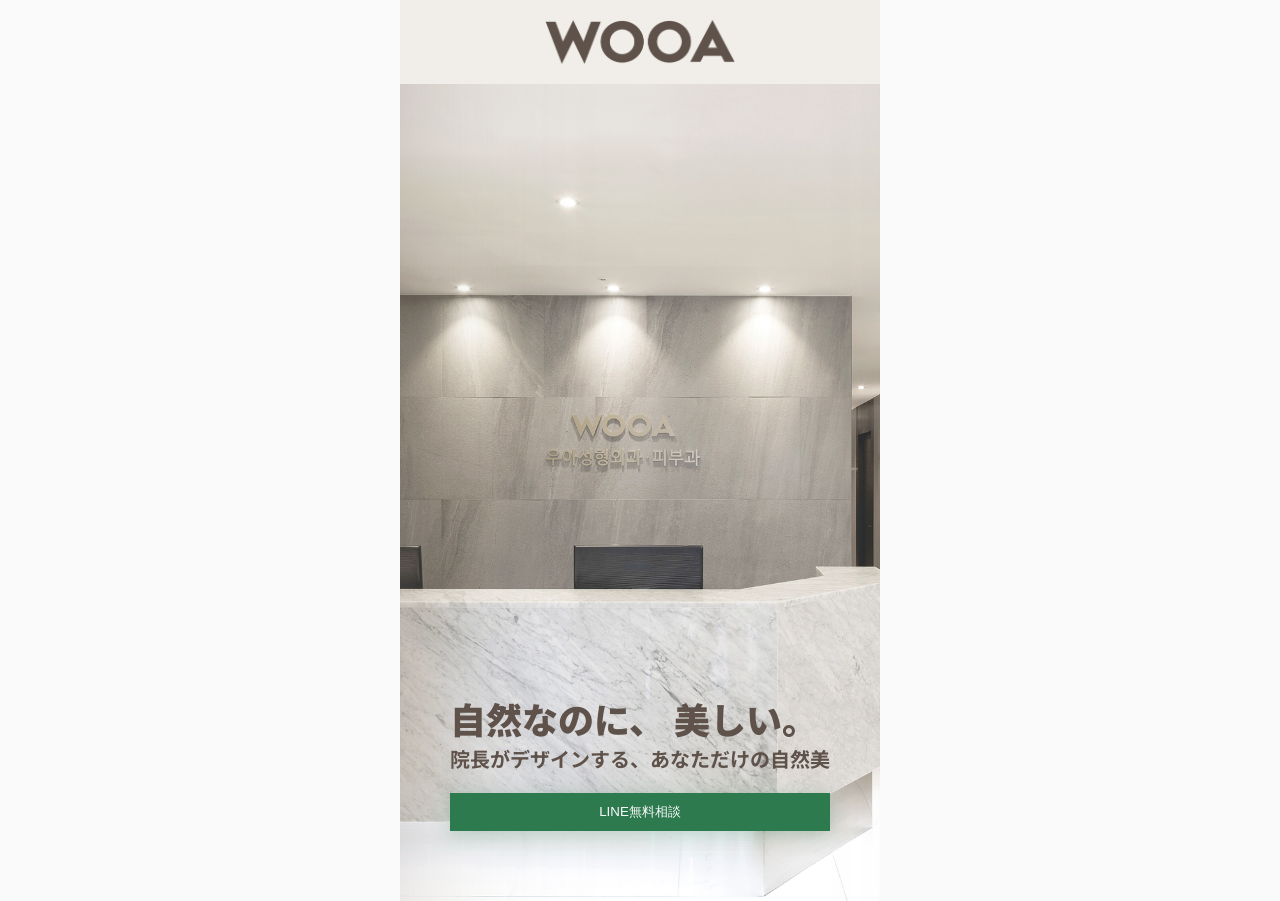
==== index.html @ 44b2e792 "Add files via upload" ====
<!DOCTYPE html>
<html lang="ja">

<head>
    <meta charset="UTF-8">
    <meta name="viewport" content="width=device-width, initial-scale=1.0">
    <link rel="preconnect" href="https://fonts.googleapis.com">
    <link rel="preconnect" href="https://fonts.gstatic.com" crossorigin>
    <link href="https://fonts.googleapis.com/css2?family=Noto+Sans+JP:wght@300;400;500;700;900&display=swap" rel="stylesheet">
    <link rel="stylesheet" href="./index.css">
    <title>WOOA</title>
</head>

<body>
    <header>
        <div class="header_i">
            <h1><span style="display: none;">wooa</span><img src="./img/wooa_logo.png" alt="wooa_logo"></h1>
        </div>
    </header>
    <section id="hero_intro">
        <div class="element_wrap">
            <h2>自然なのに、 美しい。</h2>
            <h3>院長がデザインする、あなただけの自然美</h3>
            <button class="line"><a href="#"><i class="fa-brands fa-line"></i>LINE無料相談</a></button>
        </div>
    </section>
</body>

</html>
---- index.css ----
/* ===== SST Web Fonts ===== */
@font-face {
    font-family: "SST";
    src: url("./font/SSTLight.TTF") format("truetype");
    font-weight: 300;
    font-style: normal;
    font-display: swap;
}
@font-face {
    font-family: "SST";
    src: url("./font/SSTRg.TTF") format("truetype");
    font-weight: 400;
    font-style: normal;
    font-display: swap;
}
@font-face {
    font-family: "SST";
    src: url("./font/SSTMedium.TTF") format("truetype");
    font-weight: 500;
    font-style: normal;
    font-display: swap;
}
@font-face {
    font-family: "SST";
    src: url("./font/SSTBold.TTF") format("truetype");
    font-weight: 700;
    font-style: normal;
    font-display: swap;
}
@font-face {
    font-family: "SST";
    src: url("./font/SSTHeavy.TTF") format("truetype");
    font-weight: 900;
    font-style: normal;
    font-display: swap;
}

* {
    box-sizing: border-box;
    margin: 0;
    padding: 0;
}

ul {
    list-style: none;
}

a {
    color: inherit;
    text-decoration: none;
}

img {
    display: block;
    width: 100%;
    height: 100%;
}

:root {
    --white: #fafafa;
    --black : #1a1a1a;
    --ink1: #F1EEE9;
    --font1: #5E524A;
    --font2: #CEA978;
    --line :#2D7A4F;
    --hover: #B0A9A4;
    --padding: 20px 50px
}

body {
    width: 480px;
    height: auto;
    margin: 0 auto;
    background-color: var(--white);
}

img{
    width: 50%;
    margin: 0 auto;
}

header{
    background-color: var(--ink1);
}

.header_i{
    padding: 20px 50px;
}

#hero_intro{
    background-image: url(./img/hero_img.png);
    background-position: center;
    background-repeat: no-repeat;
    background-size: cover;
    height: calc(100vh - 83px);
    padding: var(--padding);
    display: flex;
    align-items: end;
}

#hero_intro .element_wrap{
    color: var(--font1);
    
}

.element_wrap>h2{
    font-family: 'SST', 'Noto Sans JP', sans-serif;
    font-weight: 900;
    font-size: 36px;
}

.element_wrap>h3{
    font-family: 'SST', 'Noto Sans JP', sans-serif;
    font-weight: 700;
    font-size: 20px;
    margin-bottom: 20px;
}


.element_wrap .line{
    background-color:var(--line);
    border: none;
    padding: 10px 30px;
    box-shadow: 0 4px 20px rgba(45, 122, 79, 0.3);
    color: var(--white);
    width: 100%;
    margin-bottom: 50px;
}
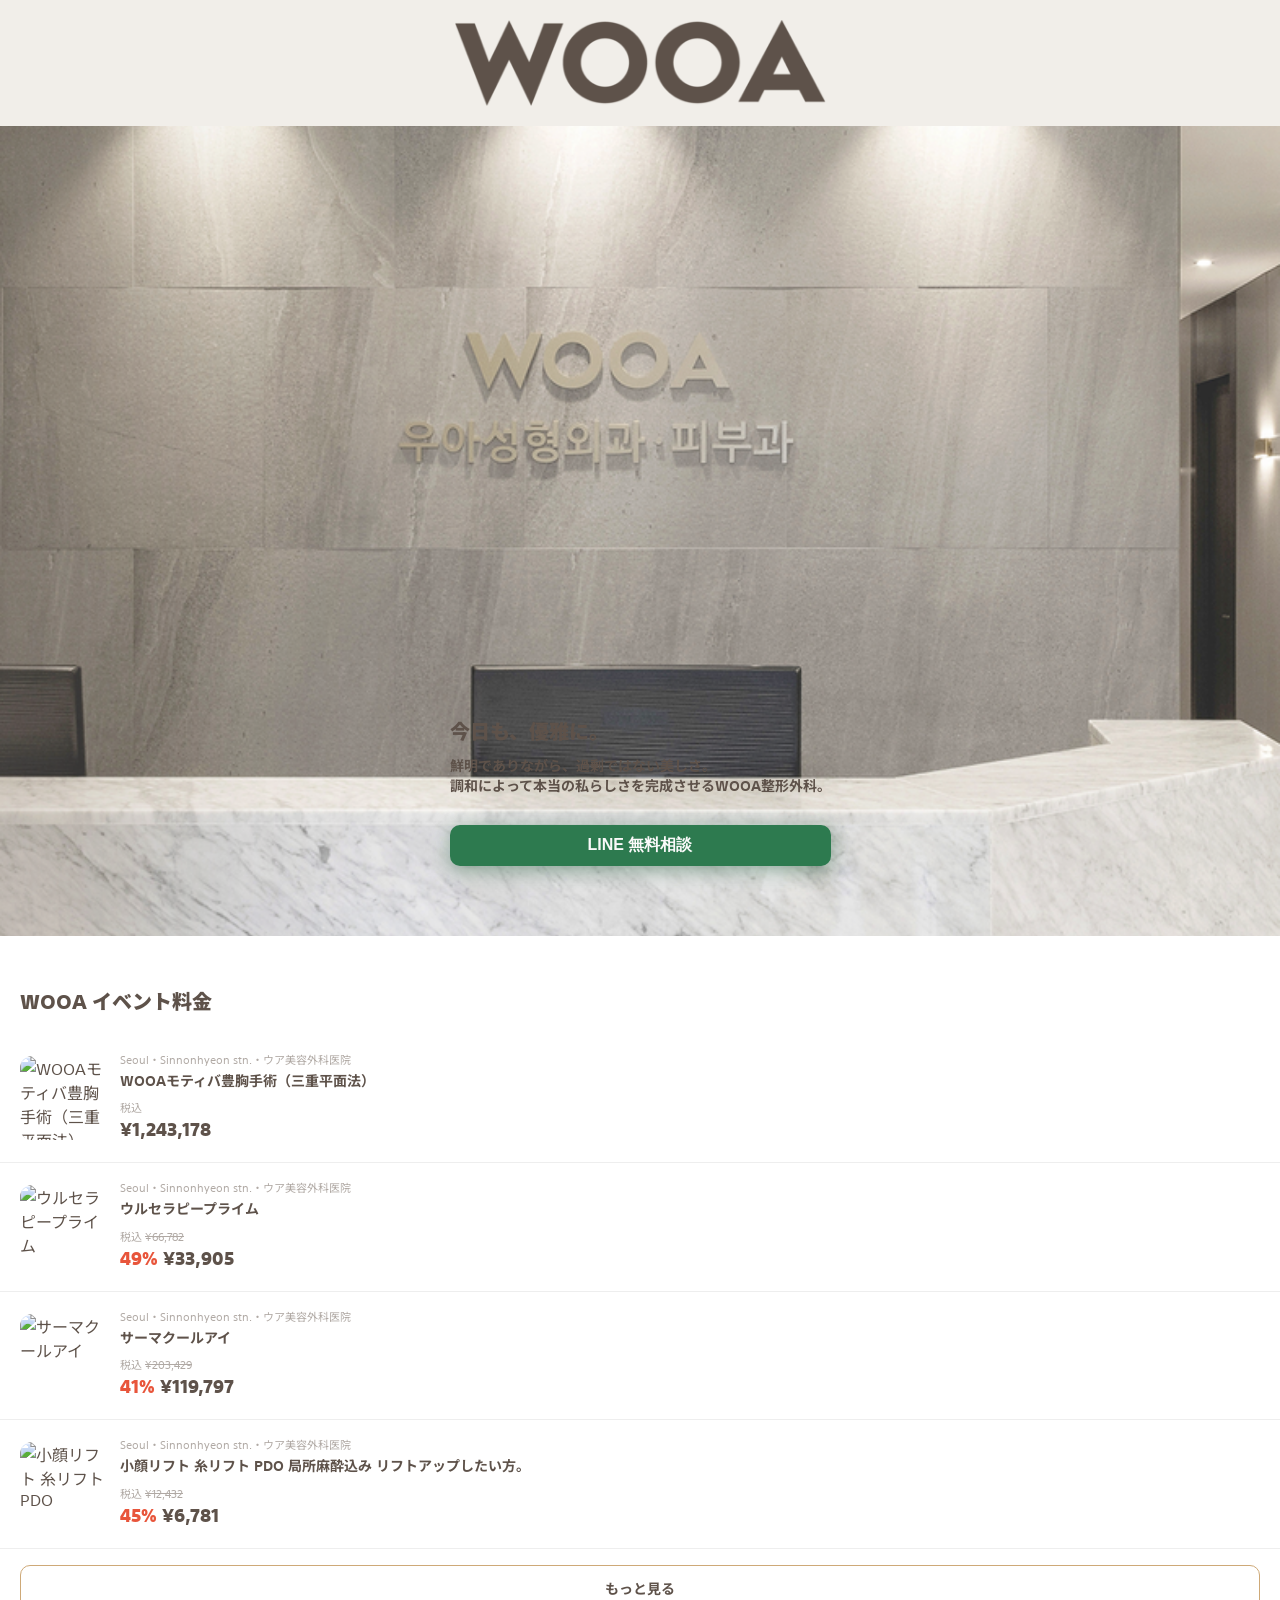
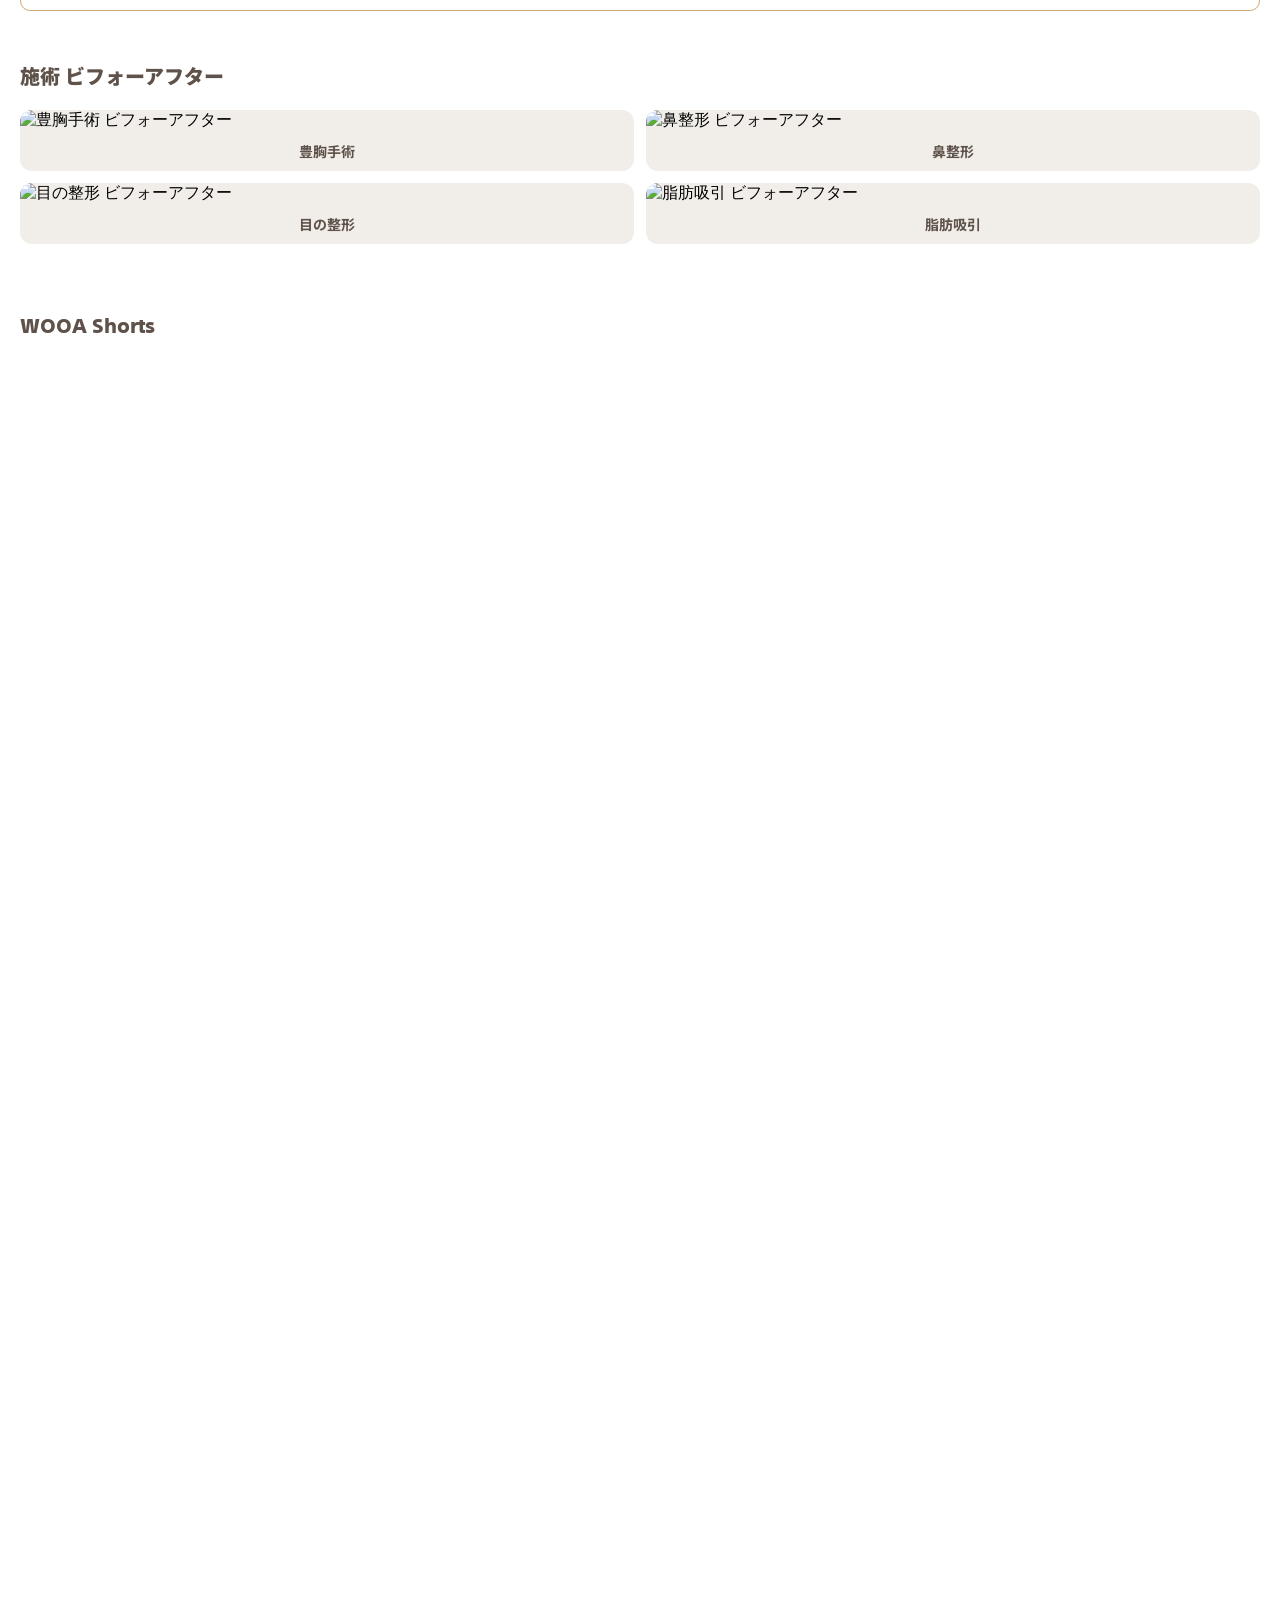
==== commit d84f5586: "Add files via upload" ====
--- a/index.html
+++ b/index.html
@@ -1,29 +1,212 @@
-<!DOCTYPE html>
-<html lang="ja">
-
-<head>
-    <meta charset="UTF-8">
-    <meta name="viewport" content="width=device-width, initial-scale=1.0">
-    <link rel="preconnect" href="https://fonts.googleapis.com">
-    <link rel="preconnect" href="https://fonts.gstatic.com" crossorigin>
-    <link href="https://fonts.googleapis.com/css2?family=Noto+Sans+JP:wght@300;400;500;700;900&display=swap" rel="stylesheet">
-    <link rel="stylesheet" href="./index.css">
-    <title>WOOA</title>
-</head>
-
-<body>
-    <header>
-        <div class="header_i">
-            <h1><span style="display: none;">wooa</span><img src="./img/wooa_logo.png" alt="wooa_logo"></h1>
-        </div>
-    </header>
-    <section id="hero_intro">
-        <div class="element_wrap">
-            <h2>自然なのに、 美しい。</h2>
-            <h3>院長がデザインする、あなただけの自然美</h3>
-            <button class="line"><a href="#"><i class="fa-brands fa-line"></i>LINE無料相談</a></button>
-        </div>
-    </section>
-</body>
-
+<!DOCTYPE html>
+<html lang="ja">
+
+<head>
+    <meta charset="UTF-8">
+    <meta name="viewport" content="width=device-width, initial-scale=1.0">
+    <link rel="preconnect" href="https://fonts.googleapis.com">
+    <link rel="preconnect" href="https://fonts.gstatic.com" crossorigin>
+    <link href="https://fonts.googleapis.com/css2?family=Noto+Sans+JP:wght@300;400;500;700;900&display=swap"
+        rel="stylesheet">
+    <link rel="stylesheet" href="./index.css">
+    <script src="https://kit.fontawesome.com/2eb47fcd7e.js" crossorigin="anonymous"></script>
+    <script src="./index.js" defer></script>
+    <title>WOOA</title>
+</head>
+
+<body>
+    <header>
+        <div class="header_i">
+            <h1><span style="display: none;">wooa</span><img src="./img/wooa_logo.png" alt="wooa_logo"></h1>
+        </div>
+    </header>
+    <section id="hero_intro">
+        <div class="element_wrap">
+            <h2>今日も、優雅に。</h2>
+            <h3>
+                鮮明でありながら、過剰ではない美しさ。<br>
+                調和によって本当の私らしさを完成させるWOOA整形外科。
+            </h3>
+            <button class="line"><a href="#"><i class="fa-brands fa-line"></i> LINE 無料相談</a></button>
+        </div>
+    </section>
+    <section id="procedure_type">
+        <h2 class="section_title">WOOA イベント料金</h2>
+        <div class="event_grid">
+            <a class="event_card" href="#">
+                <div class="event_thumb"><img src="./img/モティバ豊胸手術s.webp" alt="WOOAモティバ豊胸手術（三重平面法）"></div>
+                <div class="event_info">
+                    <p class="event_meta">Seoul・Sinnonhyeon stn.・ウア美容外科医院</p>
+                    <h3 class="event_name">WOOAモティバ豊胸手術（三重平面法）</h3>
+                    <p class="event_tax">税込</p>
+                    <p class="event_price"><span class="now">¥1,243,178</span></p>
+                </div>
+            </a>
+            <a class="event_card" href="#">
+                <div class="event_thumb"><img src="./img/ウルセラピs.webp" alt="ウルセラピープライム"></div>
+                <div class="event_info">
+                    <p class="event_meta">Seoul・Sinnonhyeon stn.・ウア美容外科医院</p>
+                    <h3 class="event_name">ウルセラピープライム</h3>
+                    <p class="event_tax">税込 <span class="origin">¥66,782</span></p>
+                    <p class="event_price"><span class="off">49%</span> <span class="now">¥33,905</span></p>
+                </div>
+            </a>
+            <a class="event_card" href="#">
+                <div class="event_thumb"><img src="./img/サーマクールアイs.webp" alt="サーマクールアイ"></div>
+                <div class="event_info">
+                    <p class="event_meta">Seoul・Sinnonhyeon stn.・ウア美容外科医院</p>
+                    <h3 class="event_name">サーマクールアイ</h3>
+                    <p class="event_tax">税込 <span class="origin">¥203,429</span></p>
+                    <p class="event_price"><span class="off">41%</span> <span class="now">¥119,797</span></p>
+                </div>
+            </a>
+            <a class="event_card" href="#">
+                <div class="event_thumb"><img src="./img/PDOs.webp" alt="小顔リフト 糸リフト PDO"></div>
+                <div class="event_info">
+                    <p class="event_meta">Seoul・Sinnonhyeon stn.・ウア美容外科医院</p>
+                    <h3 class="event_name">小顔リフト 糸リフト PDO 局所麻酔込み リフトアップしたい方。</h3>
+                    <p class="event_tax">税込 <span class="origin">¥12,432</span></p>
+                    <p class="event_price"><span class="off">45%</span> <span class="now">¥6,781</span></p>
+                </div>
+            </a>
+            <a class="event_card" href="#">
+                <div class="event_thumb"><img src="./img/メンターエクストラs.webp" alt="WOOAメンターエクストラ豊胸手術"></div>
+                <div class="event_info">
+                    <p class="event_meta">Seoul・Sinnonhyeon stn.・ウア美容外科医院</p>
+                    <h3 class="event_name">WOOAメンターエクストラ豊胸手術</h3>
+                    <p class="event_tax">税込</p>
+                    <p class="event_price"><span class="now">¥904,130</span></p>
+                </div>
+            </a>
+            <a class="event_card" href="#">
+                <div class="event_thumb"><img src="./img/カスタマイズs.webp" alt="WOOAカスタマイズ鼻整形"></div>
+                <div class="event_info">
+                    <p class="event_meta">Seoul・Sinnonhyeon stn.・ウア美容外科医院</p>
+                    <h3 class="event_name">WOOAカスタマイズ鼻整形</h3>
+                    <p class="event_tax">税込</p>
+                    <p class="event_price"><span class="now">¥308,226</span></p>
+                </div>
+            </a>
+            <a class="event_card" href="#">
+                <div class="event_thumb"><img src="./img/脇切開法s.webp" alt="WOOA 脇切開法 豊胸再手術"></div>
+                <div class="event_info">
+                    <p class="event_meta">Seoul・Sinnonhyeon stn.・ウア美容外科医院</p>
+                    <h3 class="event_name">WOOA 脇切開法 豊胸再手術</h3>
+                    <p class="event_tax">税込</p>
+                    <p class="event_price"><span class="now">¥1,695,243</span></p>
+                </div>
+            </a>
+            <a class="event_card" href="#">
+                <div class="event_thumb"><img src="./img/オンダリフトs.webp" alt="オンダリフト"></div>
+                <div class="event_info">
+                    <p class="event_meta">Seoul・Sinnonhyeon stn.・ウア美容外科医院</p>
+                    <h3 class="event_name">オンダリフト</h3>
+                    <p class="event_tax">税込 <span class="origin">¥109,934</span></p>
+                    <p class="event_price"><span class="off">48%</span> <span class="now">¥56,508</span></p>
+                </div>
+            </a>
+            <a class="event_card" href="#">
+                <div class="event_thumb"><img src="./img/ハリのある肌の始まりs.webp" alt="ハリのある肌の始まり,ジュベルック"></div>
+                <div class="event_info">
+                    <p class="event_meta">Seoul・Sinnonhyeon stn.・ウア美容外科医院</p>
+                    <h3 class="event_name">ハリのある肌の始まり,ジュベルック</h3>
+                    <p class="event_tax">税込 <span class="origin">¥26,713</span></p>
+                    <p class="event_price"><span class="off">49%</span> <span class="now">¥13,562</span></p>
+                </div>
+            </a>
+            <a class="event_card" href="#">
+                <div class="event_thumb"><img src="./img/脂肪分解注射s.webp" alt="WOOA脂肪分解注射ーサク注射"></div>
+                <div class="event_info">
+                    <p class="event_meta">Seoul・Sinnonhyeon stn.・ウア美容外科医院</p>
+                    <h3 class="event_name">WOOA脂肪分解注射ーサク注射</h3>
+                    <p class="event_tax">税込 <span class="origin">¥28,768</span></p>
+                    <p class="event_price"><span class="off">32%</span> <span class="now">¥19,521</span></p>
+                </div>
+            </a>
+            <a class="event_card" href="#">
+                <div class="event_thumb"><img src="./img/リトゥオs.webp" alt="リトゥオ"></div>
+                <div class="event_info">
+                    <p class="event_meta">Seoul・Sinnonhyeon stn.・ウア美容外科医院</p>
+                    <h3 class="event_name">リトゥオ</h3>
+                    <p class="event_tax">税込 <span class="origin">¥131,510</span></p>
+                    <p class="event_price"><span class="off">47%</span> <span class="now">¥68,426</span></p>
+                </div>
+            </a>
+            <a class="event_card" href="#">
+                <div class="event_thumb"><img src="./img/リジュランヒーラーs.webp" alt="WOOA リジュランヒーラー"></div>
+                <div class="event_info">
+                    <p class="event_meta">Seoul・Sinnonhyeon stn.・ウア美容外科医院</p>
+                    <h3 class="event_name">WOOA リジュランヒーラー</h3>
+                    <p class="event_tax">税込 <span class="origin">¥45,206</span></p>
+                    <p class="event_price"><span class="off">47%</span> <span class="now">¥23,631</span></p>
+                </div>
+            </a>
+            <a class="event_card" href="#">
+                <div class="event_thumb"><img src="./img/サーマクールFLXs.webp" alt="WOOAサーマクールFLX"></div>
+                <div class="event_info">
+                    <p class="event_meta">Seoul・Sinnonhyeon stn.・ウア美容外科医院</p>
+                    <h3 class="event_name">WOOAサーマクールFLX</h3>
+                    <p class="event_tax">税込 <span class="origin">¥230,142</span></p>
+                    <p class="event_price"><span class="off">43%</span> <span class="now">¥129,455</span></p>
+                </div>
+            </a>
+            <a class="event_card" href="#">
+                <div class="event_thumb"><img src="./img/レティジェンs.webp" alt="レティジェン"></div>
+                <div class="event_info">
+                    <p class="event_meta">Seoul・Sinnonhyeon stn.・ウア美容外科医院</p>
+                    <h3 class="event_name">レティジェン</h3>
+                    <p class="event_tax">税込 <span class="origin">¥115,071</span></p>
+                    <p class="event_price"><span class="off">46%</span> <span class="now">¥61,645</span></p>
+                </div>
+            </a>
+            <a class="event_card" href="#">
+                <div class="event_thumb"><img src="./img/目の整形s.webp" alt="WOOA目の整形"></div>
+                <div class="event_info">
+                    <p class="event_meta">Seoul・Sinnonhyeon stn.・ウア美容外科医院</p>
+                    <h3 class="event_name">WOOA目の整形</h3>
+                    <p class="event_tax">税込</p>
+                    <p class="event_price"><span class="now">¥113,016</span></p>
+                </div>
+            </a>
+        </div>
+        <button class="event_more" type="button" aria-expanded="false">もっと見る</button>
+    </section>
+    <section id="BA">
+        <h2 class="section_title">施術 ビフォーアフター</h2>
+        <div class="ba_grid">
+            <figure class="ba_card">
+                <div class="ba_img"><img src="./img/breast.jpg" alt="豊胸手術 ビフォーアフター"></div>
+                <figcaption>豊胸手術</figcaption>
+            </figure>
+            <figure class="ba_card">
+                <div class="ba_img"><img src="./img/nose.jpg" alt="鼻整形 ビフォーアフター"></div>
+                <figcaption>鼻整形</figcaption>
+            </figure>
+            <figure class="ba_card">
+                <div class="ba_img"><img src="./img/eye.jpg" alt="目の整形 ビフォーアフター"></div>
+                <figcaption>目の整形</figcaption>
+            </figure>
+            <figure class="ba_card">
+                <div class="ba_img"><img src="./img/Fat.jpg" alt="脂肪吸引 ビフォーアフター"></div>
+                <figcaption>脂肪吸引</figcaption>
+            </figure>
+        </div>
+    </section>
+
+    <div class="lightbox" id="lightbox">
+        <span class="lightbox_close" aria-label="閉じる">&times;</span>
+        <img class="lightbox_img" src="" alt="">
+    </div>
+
+    <section id="contents">
+        <h2 class="section_title">WOOA Shorts</h2>
+        <div class="shorts_grid">
+            <iframe width="560" height="315" src="https://www.youtube.com/embed/4oHaPkpEU9g?si=q5kTz-PeqeXy9HUD" title="YouTube video player" frameborder="0" allow="accelerometer; autoplay; clipboard-write; encrypted-media; gyroscope; picture-in-picture; web-share" referrerpolicy="strict-origin-when-cross-origin" allowfullscreen></iframe>
+            <iframe width="560" height="315" src="https://www.youtube.com/embed/J6MZ2K5TDvY?si=IfW-J0913Kmwt94U" title="YouTube video player" frameborder="0" allow="accelerometer; autoplay; clipboard-write; encrypted-media; gyroscope; picture-in-picture; web-share" referrerpolicy="strict-origin-when-cross-origin" allowfullscreen></iframe>
+            <iframe width="560" height="315" src="https://www.youtube.com/embed/UPx6lGtB_hU?si=W8ug0-XIGM9KrwtW" title="YouTube video player" frameborder="0" allow="accelerometer; autoplay; clipboard-write; encrypted-media; gyroscope; picture-in-picture; web-share" referrerpolicy="strict-origin-when-cross-origin" allowfullscreen></iframe>
+            <iframe width="560" height="315" src="https://www.youtube.com/embed/If7FGO0SWng?si=kdj1XPd9zz1IUrIj" title="YouTube video player" frameborder="0" allow="accelerometer; autoplay; clipboard-write; encrypted-media; gyroscope; picture-in-picture; web-share" referrerpolicy="strict-origin-when-cross-origin" allowfullscreen></iframe>
+        </div>
+    </section>
+</body>
+
 </html>
--- a/index.css
+++ b/index.css
@@ -64,18 +64,15 @@
     --font2: #CEA978;
     --line :#2D7A4F;
     --hover: #B0A9A4;
-    --padding: 20px 50px
-}
-
-body {
-    width: 480px;
-    height: auto;
-    margin: 0 auto;
-    background-color: var(--white);
+    --padding: 20px
+}
+
+html, body {
+    overflow-x: hidden;
 }
 
 img{
-    width: 50%;
+    width: 30%;
     margin: 0 auto;
 }
 
@@ -84,7 +81,7 @@
 }
 
 .header_i{
-    padding: 20px 50px;
+    padding: 20px;
 }
 
 #hero_intro{
@@ -92,10 +89,11 @@
     background-position: center;
     background-repeat: no-repeat;
     background-size: cover;
-    height: calc(100vh - 83px);
+    height: calc(100vh - 90px);
     padding: var(--padding);
     display: flex;
     align-items: end;
+    justify-content: center;
 }
 
 #hero_intro .element_wrap{
@@ -106,23 +104,247 @@
 .element_wrap>h2{
     font-family: 'SST', 'Noto Sans JP', sans-serif;
     font-weight: 900;
-    font-size: 36px;
+    font-size: 20px;
+    margin-bottom: 10px;
 }
 
 .element_wrap>h3{
     font-family: 'SST', 'Noto Sans JP', sans-serif;
     font-weight: 700;
-    font-size: 20px;
-    margin-bottom: 20px;
+    font-size: 14px;
+    margin-bottom: 30px;
 }
 
 
 .element_wrap .line{
+    cursor: pointer;
     background-color:var(--line);
     border: none;
     padding: 10px 30px;
-    box-shadow: 0 4px 20px rgba(45, 122, 79, 0.3);
+    box-shadow: 0 4px 20px rgba(36, 97, 62, 0.479);
     color: var(--white);
     width: 100%;
     margin-bottom: 50px;
-}+    border-radius: 10px;
+    transform: translateY(0px);
+    transition: transform .1s ease-in;
+    font-size: 16px;
+    font-weight: 700;
+}
+
+.element_wrap .line:hover{
+    transform: translateY(-1px);
+}
+
+#procedure_type{
+    margin-top: 50px;
+}
+
+#BA{
+    margin-top: 50px;
+    margin-bottom: 50px;
+}
+
+.section_title{
+    color: var(--font1);
+    padding: 0 var(--padding);
+    margin-bottom: 20px;
+    font-family: 'SST', 'Noto Sans JP', sans-serif;
+    font-weight: 900;
+    font-size: 20px;
+}
+
+.event_grid{
+    display: flex;
+    flex-direction: column;
+}
+
+.event_card.is-hidden{
+    display: none;
+}
+
+.event_more{
+    display: block;
+    width: calc(100% - var(--padding) * 2);
+    margin: 16px var(--padding) 0;
+    padding: 12px 0;
+    cursor: pointer;
+    background-color: transparent;
+    border: 1px solid var(--font2);
+    border-radius: 10px;
+    color: var(--font1);
+    font-family: 'SST', 'Noto Sans JP', sans-serif;
+    font-weight: 700;
+    font-size: 14px;
+    transition: background-color .1s ease-in;
+}
+
+.event_more:hover{
+    background-color: var(--ink1);
+}
+
+.event_card{
+    display: flex;
+    align-items: center;
+    gap: 16px;
+    padding: 16px var(--padding);
+    border-bottom: 1px solid #eee;
+    color: var(--font1);
+    font-family: 'SST', 'Noto Sans JP', sans-serif;
+}
+
+.event_card:hover{
+    background-color: var(--ink1);
+}
+
+.event_thumb{
+    flex: 0 0 84px;
+    width: 84px;
+    height: 84px;
+    border-radius: 12px;
+    overflow: hidden;
+}
+
+.event_thumb img{
+    width: 100%;
+    height: 100%;
+    margin: 0;
+    object-fit: cover;
+}
+
+.event_info{
+    flex: 1;
+    min-width: 0;
+}
+
+.event_meta{
+    font-size: 11px;
+    color: var(--hover);
+    margin-bottom: 4px;
+}
+
+.event_name{
+    font-size: 14px;
+    font-weight: 700;
+    line-height: 1.4;
+    margin-bottom: 8px;
+}
+
+.event_tax{
+    font-size: 11px;
+    color: var(--hover);
+    margin-bottom: 2px;
+}
+
+.event_tax .origin{
+    text-decoration: line-through;
+}
+
+.event_price{
+    font-size: 18px;
+    font-weight: 900;
+    margin-bottom: 6px;
+}
+
+.event_price .off{
+    color: #e8553b;
+}
+
+.ba_grid{
+    display: grid;
+    grid-template-columns: repeat(2, 1fr);
+    gap: 12px;
+    padding: 0 var(--padding) var(--padding);
+}
+
+.ba_card{
+    border-radius: 12px;
+    overflow: hidden;
+    background-color: var(--ink1);
+}
+
+.ba_img{
+    cursor: zoom-in;
+}
+
+.ba_img img{
+    width: 100%;
+    height: 100%;
+    margin: 0;
+    object-fit: cover;
+    display: block;
+    transition: transform .2s ease;
+}
+
+.ba_img:hover img{
+    transform: scale(1.05);
+}
+
+.lightbox{
+    display: none;
+    position: fixed;
+    inset: 0;
+    z-index: 1000;
+    background-color: rgba(0, 0, 0, 0.85);
+    align-items: center;
+    justify-content: center;
+    padding: var(--padding);
+}
+
+.lightbox.open{
+    display: flex;
+}
+
+.lightbox_img{
+    width: auto;
+    height: auto;
+    max-width: 100%;
+    max-height: 90vh;
+    margin: 0;
+    object-fit: contain;
+    border-radius: 8px;
+}
+
+.lightbox_close{
+    position: absolute;
+    top: 16px;
+    right: 24px;
+    color: var(--white);
+    font-size: 40px;
+    line-height: 1;
+    cursor: pointer;
+    user-select: none;
+}
+
+.ba_card figcaption{
+    padding: 10px;
+    text-align: center;
+    font-family: 'SST', 'Noto Sans JP', sans-serif;
+    font-weight: 700;
+    font-size: 14px;
+    color: var(--font1);
+}
+
+.shorts_grid{
+    display: grid;
+    grid-template-columns: repeat(2, 1fr);
+    gap: 20px;
+    padding: 0 var(--padding) var(--padding);
+    justify-items: center;
+}
+
+.shorts_grid iframe{
+    width: 100%;
+    max-width: 360px;
+    aspect-ratio: 9 / 16;
+    height: auto;
+    border: 0;
+    border-radius: 12px;
+    display: block;
+}
+
+.shorts{
+    display: flex;
+    justify-content: center;
+    padding: 0 var(--padding) var(--padding);
+}
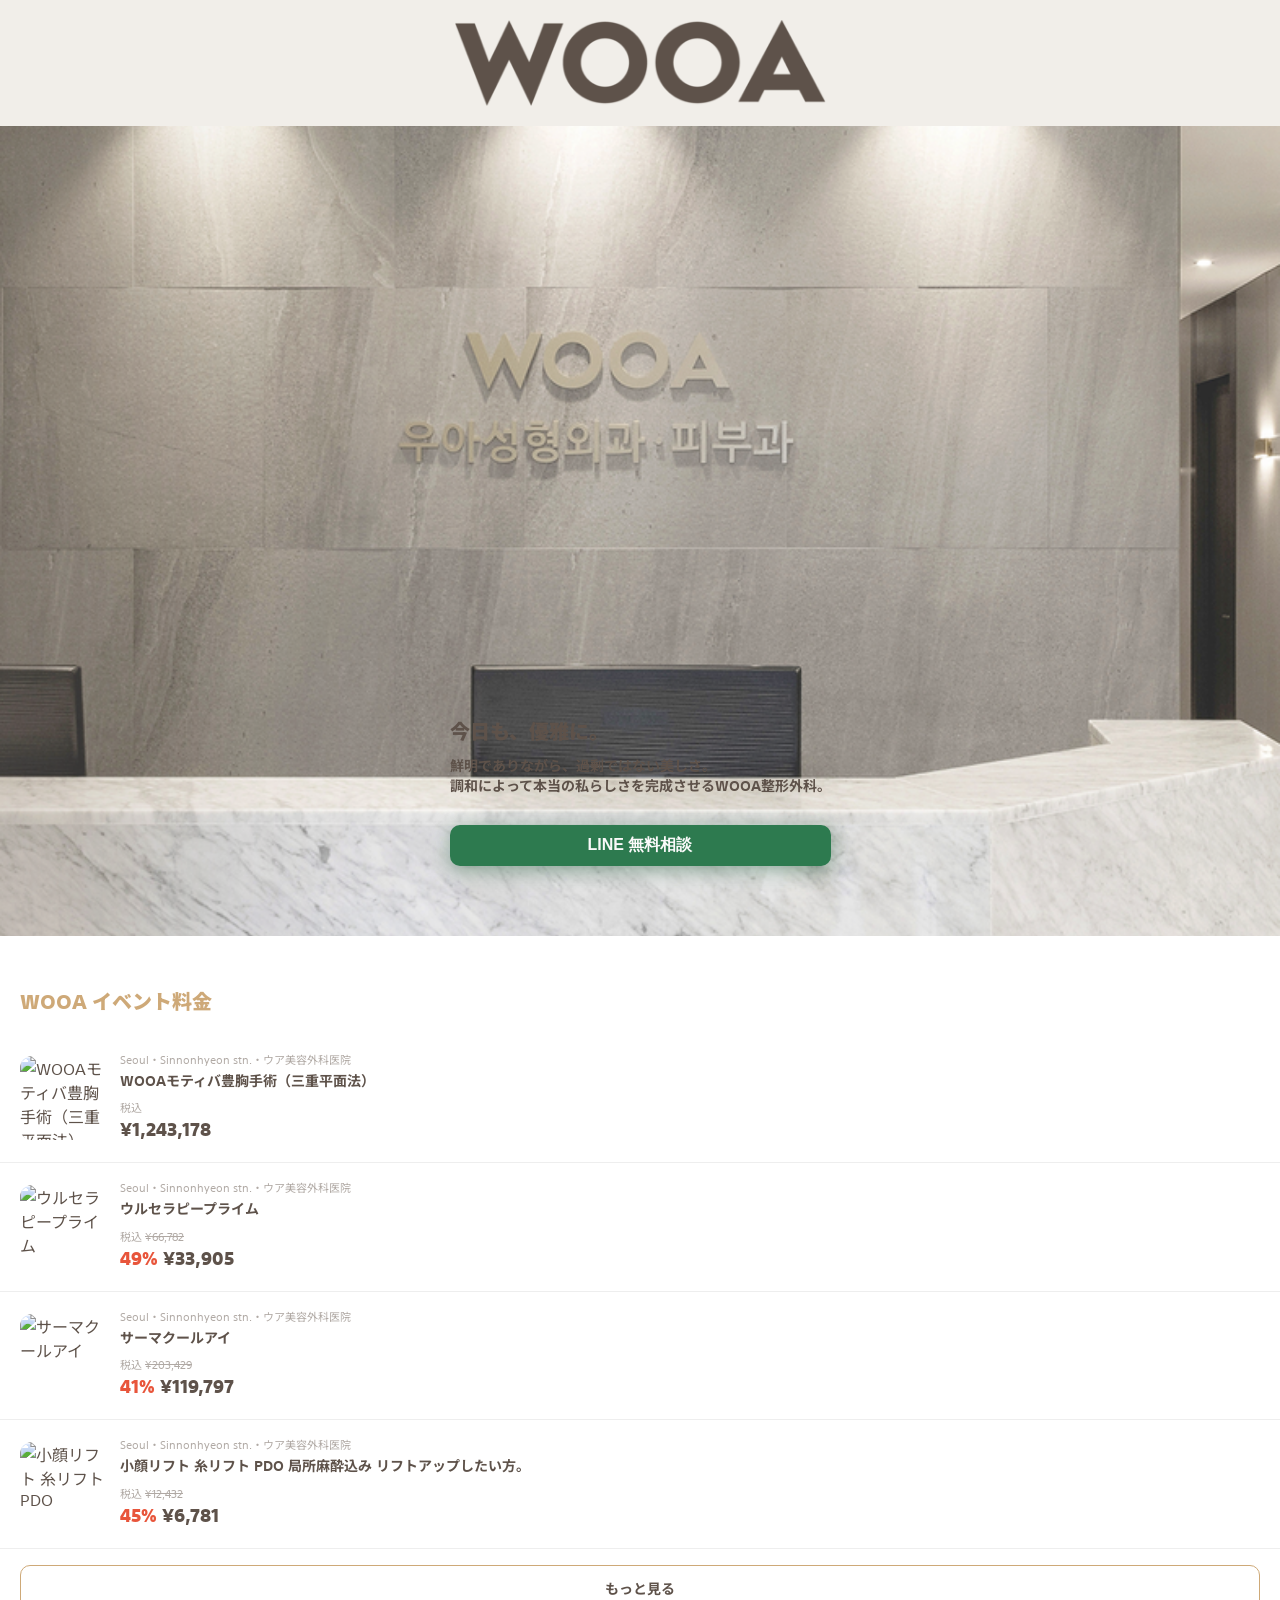
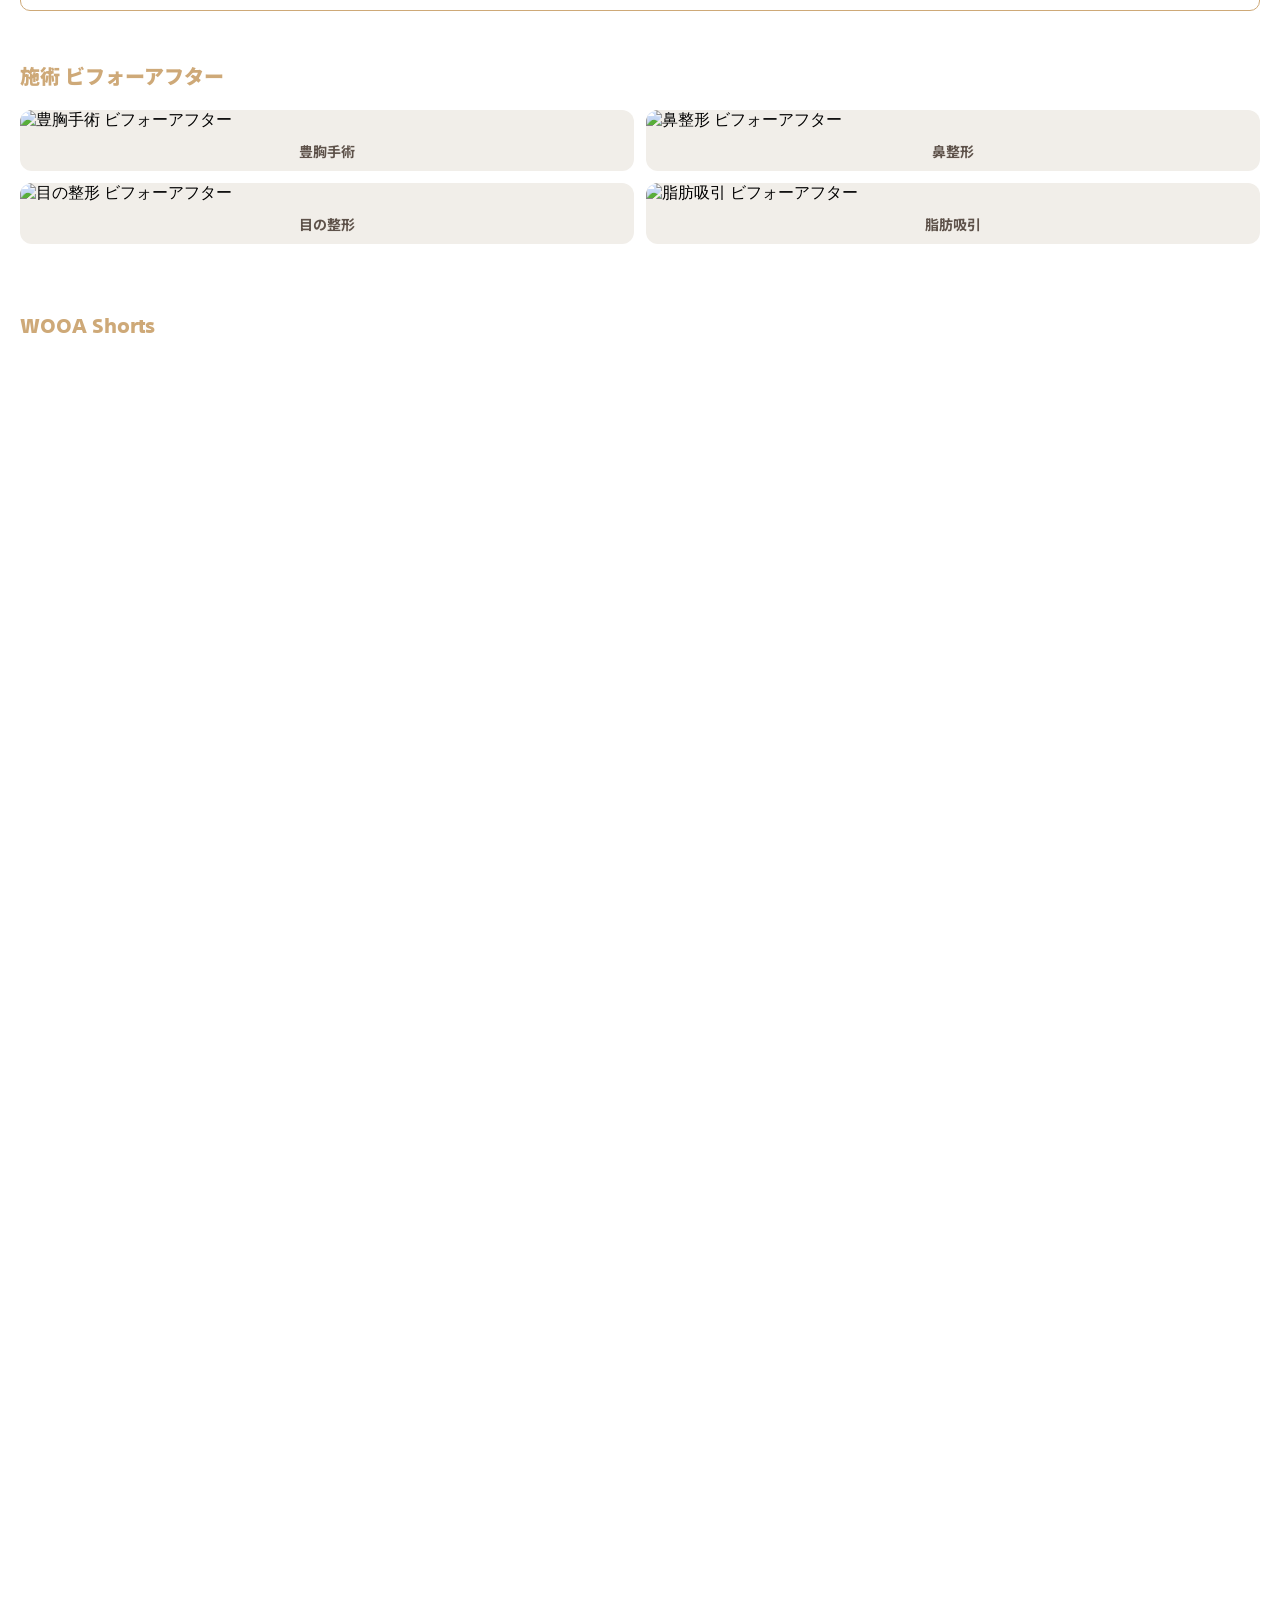
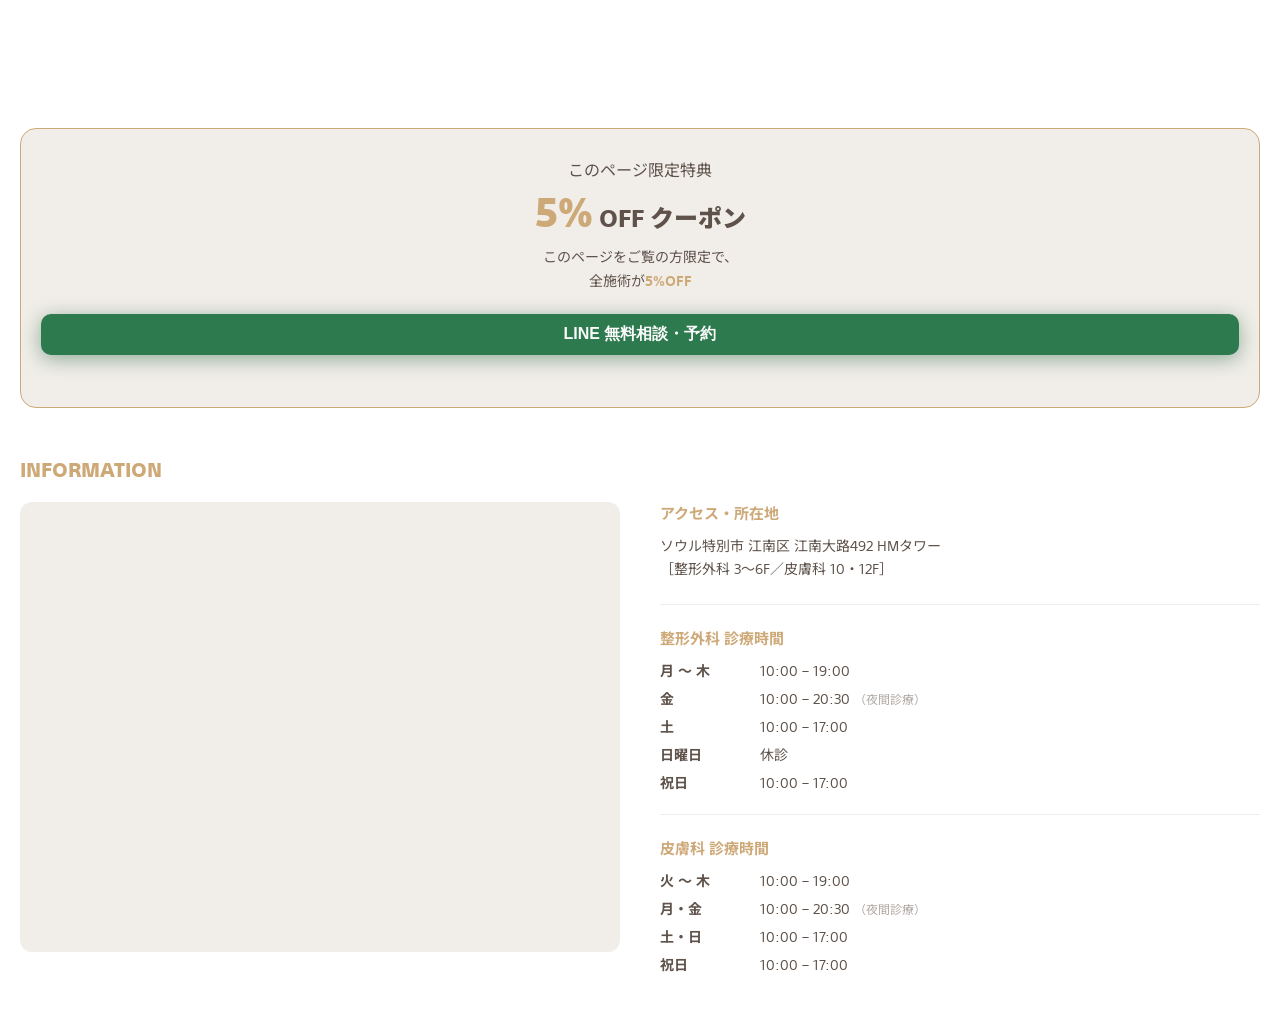
==== commit faa17296: "Add files via upload" ====
--- a/index.html
+++ b/index.html
@@ -27,7 +27,7 @@
                 鮮明でありながら、過剰ではない美しさ。<br>
                 調和によって本当の私らしさを完成させるWOOA整形外科。
             </h3>
-            <button class="line"><a href="#"><i class="fa-brands fa-line"></i> LINE 無料相談</a></button>
+            <button class="line_btn" style="margin-bottom: 50px;"><a href="#"><i class="fa-brands fa-line"></i> LINE 無料相談</a></button>
         </div>
     </section>
     <section id="procedure_type">
@@ -207,6 +207,55 @@
             <iframe width="560" height="315" src="https://www.youtube.com/embed/If7FGO0SWng?si=kdj1XPd9zz1IUrIj" title="YouTube video player" frameborder="0" allow="accelerometer; autoplay; clipboard-write; encrypted-media; gyroscope; picture-in-picture; web-share" referrerpolicy="strict-origin-when-cross-origin" allowfullscreen></iframe>
         </div>
     </section>
+
+    <section id="cta_coupon">
+        <div class="cta_card">
+            <p class="line">このページ限定特典</p>
+            <p class="cta_off"><span class="cta_off_num">5%</span> OFF クーポン</p>
+            <p class="cta_desc">このページをご覧の方限定で、<br>全施術が<strong>5%OFF</strong>
+            <button class="line_btn" style="margin-top: 20px;"><a href="#"><i class="fa-brands fa-line"></i> LINE 無料相談・予約</a></button>
+        </div>
+    </section>
+
+    <section id="information">
+        <h2 class="section_title">INFORMATION</h2>
+        <div class="info_wrap">
+            <div class="info_map">
+                <iframe
+                    src="https://www.google.com/maps?q=WOOA%20Plastic%20Surgery%20%26%20Dermatology%20%EA%B0%95%EB%82%A8%EB%8C%80%EB%A1%9C%20492&output=embed"
+                    title="WOOA整形外科・皮膚科 アクセスマップ" loading="lazy"
+                    referrerpolicy="no-referrer-when-downgrade" allowfullscreen></iframe>
+            </div>
+
+            <div class="info_detail">
+                <div class="info_block">
+                    <h3 class="info_label">アクセス・所在地</h3>
+                    <p class="info_text">ソウル特別市 江南区 江南大路492 HMタワー<br>［整形外科 3〜6F／皮膚科 10・12F］</p>
+                </div>
+
+                <div class="info_block">
+                    <h3 class="info_label">整形外科 診療時間</h3>
+                    <dl class="info_hours">
+                        <div class="info_row"><dt>月 〜 木</dt><dd>10:00 – 19:00</dd></div>
+                        <div class="info_row"><dt>金</dt><dd>10:00 – 20:30 <span>（夜間診療）</span></dd></div>
+                        <div class="info_row"><dt>土</dt><dd>10:00 – 17:00</dd></div>
+                        <div class="info_row"><dt>日曜日</dt><dd>休診</dd></div>
+                        <div class="info_row"><dt>祝日</dt><dd>10:00 – 17:00</dd></div>
+                    </dl>
+                </div>
+
+                <div class="info_block">
+                    <h3 class="info_label">皮膚科 診療時間</h3>
+                    <dl class="info_hours">
+                        <div class="info_row"><dt>火 〜 木</dt><dd>10:00 – 19:00</dd></div>
+                        <div class="info_row"><dt>月・金</dt><dd>10:00 – 20:30 <span>（夜間診療）</span></dd></div>
+                        <div class="info_row"><dt>土・日</dt><dd>10:00 – 17:00</dd></div>
+                        <div class="info_row"><dt>祝日</dt><dd>10:00 – 17:00</dd></div>
+                    </dl>
+                </div>
+            </div>
+        </div>
+    </section>
 </body>
 
 </html>
--- a/index.css
+++ b/index.css
@@ -116,7 +116,7 @@
 }
 
 
-.element_wrap .line{
+.line_btn{
     cursor: pointer;
     background-color:var(--line);
     border: none;
@@ -124,7 +124,6 @@
     box-shadow: 0 4px 20px rgba(36, 97, 62, 0.479);
     color: var(--white);
     width: 100%;
-    margin-bottom: 50px;
     border-radius: 10px;
     transform: translateY(0px);
     transition: transform .1s ease-in;
@@ -132,7 +131,7 @@
     font-weight: 700;
 }
 
-.element_wrap .line:hover{
+.line:hover{
     transform: translateY(-1px);
 }
 
@@ -146,7 +145,7 @@
 }
 
 .section_title{
-    color: var(--font1);
+    color: var(--font2);
     padding: 0 var(--padding);
     margin-bottom: 20px;
     font-family: 'SST', 'Noto Sans JP', sans-serif;
@@ -348,3 +347,161 @@
     justify-content: center;
     padding: 0 var(--padding) var(--padding);
 }
+
+/* ===== CTA / 5%割引クーポン ===== */
+#cta_coupon{
+    margin-top: 50px;
+    padding: 0 var(--padding);
+}
+
+.cta_card{
+    background-color: var(--ink1);
+    border: 1px solid var(--font2);
+    border-radius: 16px;
+    padding: 28px var(--padding);
+    text-align: center;
+    font-family: 'SST', 'Noto Sans JP', sans-serif;
+    color: var(--font1);
+}
+
+.cta_badge{
+    display: inline-block;
+    background-color: var(--line);
+    color: var(--white);
+    font-size: 12px;
+    font-weight: 700;
+    padding: 5px 14px;
+    border-radius: 999px;
+    margin-bottom: 16px;
+}
+
+.cta_off{
+    font-weight: 900;
+    font-size: 24px;
+    color: var(--font1);
+    margin-bottom: 12px;
+}
+
+.cta_off_num{
+    color: var(--font2);
+    font-size: 40px;
+    line-height: 1;
+}
+
+.cta_desc{
+    font-size: 14px;
+    font-weight: 400;
+    line-height: 1.7;
+    margin-bottom: 24px;
+}
+
+.cta_desc strong{
+    color: var(--font2);
+    font-weight: 700;
+}
+
+.cta_card .line{
+    display: block;
+    max-width: 360px;
+    margin: 0 auto 12px;
+}
+
+.cta_note{
+    font-size: 11px;
+    color: var(--hover);
+}
+
+/* ===== INFORMATION / アクセス ===== */
+#information{
+    margin-top: 50px;
+    margin-bottom: 60px;
+}
+
+.info_wrap{
+    padding: 0 var(--padding);
+    font-family: 'SST', 'Noto Sans JP', sans-serif;
+    color: var(--font1);
+}
+
+.info_map{
+    width: 100%;
+    aspect-ratio: 4 / 3;
+    border-radius: 12px;
+    overflow: hidden;
+    background-color: var(--ink1);
+}
+
+.info_map iframe{
+    width: 100%;
+    height: 100%;
+    border: 0;
+    display: block;
+}
+
+.info_detail{
+    margin-top: 24px;
+}
+
+.info_block + .info_block{
+    margin-top: 22px;
+    padding-top: 22px;
+    border-top: 1px solid #eee;
+}
+
+.info_label{
+    color: var(--font2);
+    font-weight: 700;
+    font-size: 15px;
+    margin-bottom: 12px;
+}
+
+.info_text{
+    font-size: 14px;
+    line-height: 1.7;
+}
+
+.info_hours{
+    display: flex;
+    flex-direction: column;
+    gap: 8px;
+}
+
+.info_row{
+    display: flex;
+    align-items: baseline;
+    gap: 12px;
+    font-size: 14px;
+}
+
+.info_row dt{
+    flex: 0 0 88px;
+    font-weight: 700;
+}
+
+.info_row dd{
+    flex: 1;
+    color: var(--font1);
+}
+
+.info_row dd span{
+    color: var(--hover);
+    font-size: 12px;
+}
+
+/* 画面が広いときは地図と情報を横並びに */
+@media (min-width: 768px){
+    .info_wrap{
+        display: flex;
+        gap: 40px;
+        align-items: flex-start;
+    }
+
+    .info_map{
+        flex: 1 1 50%;
+    }
+
+    .info_detail{
+        flex: 1 1 50%;
+        margin-top: 0;
+    }
+}
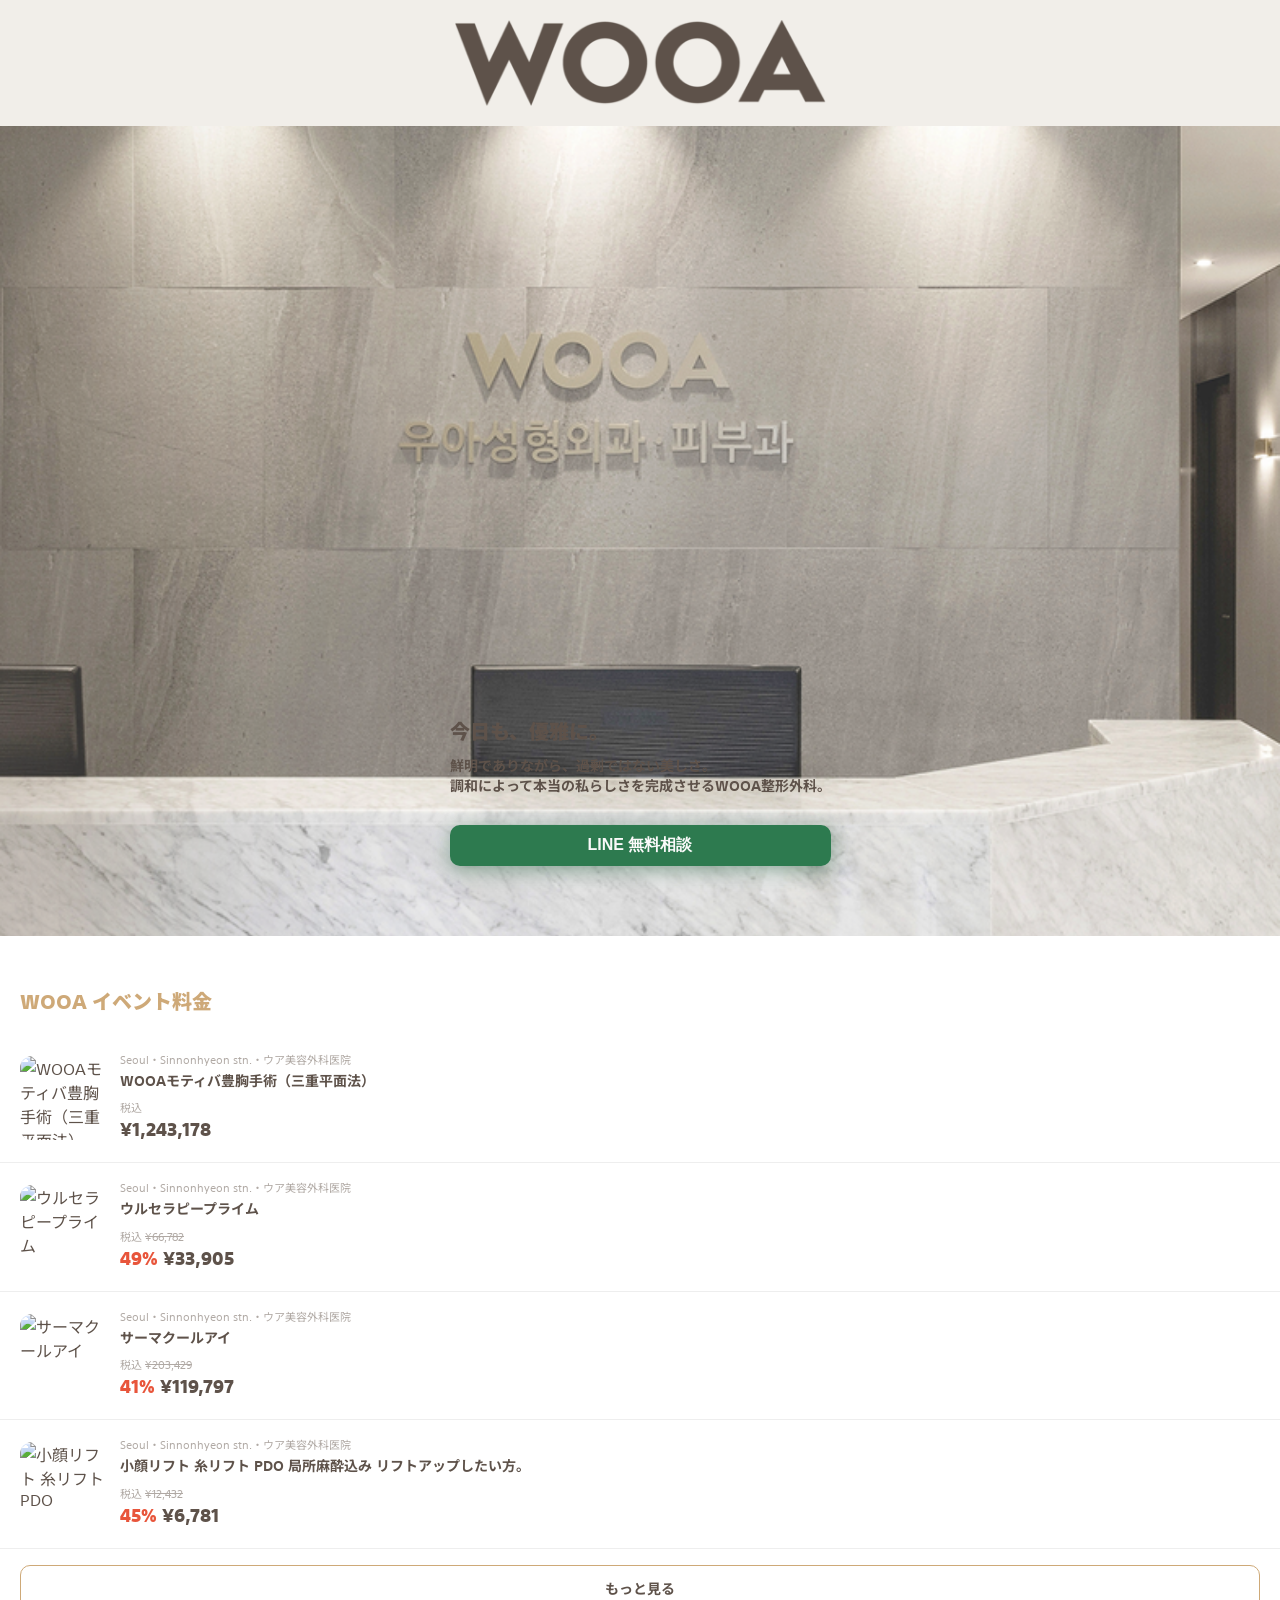
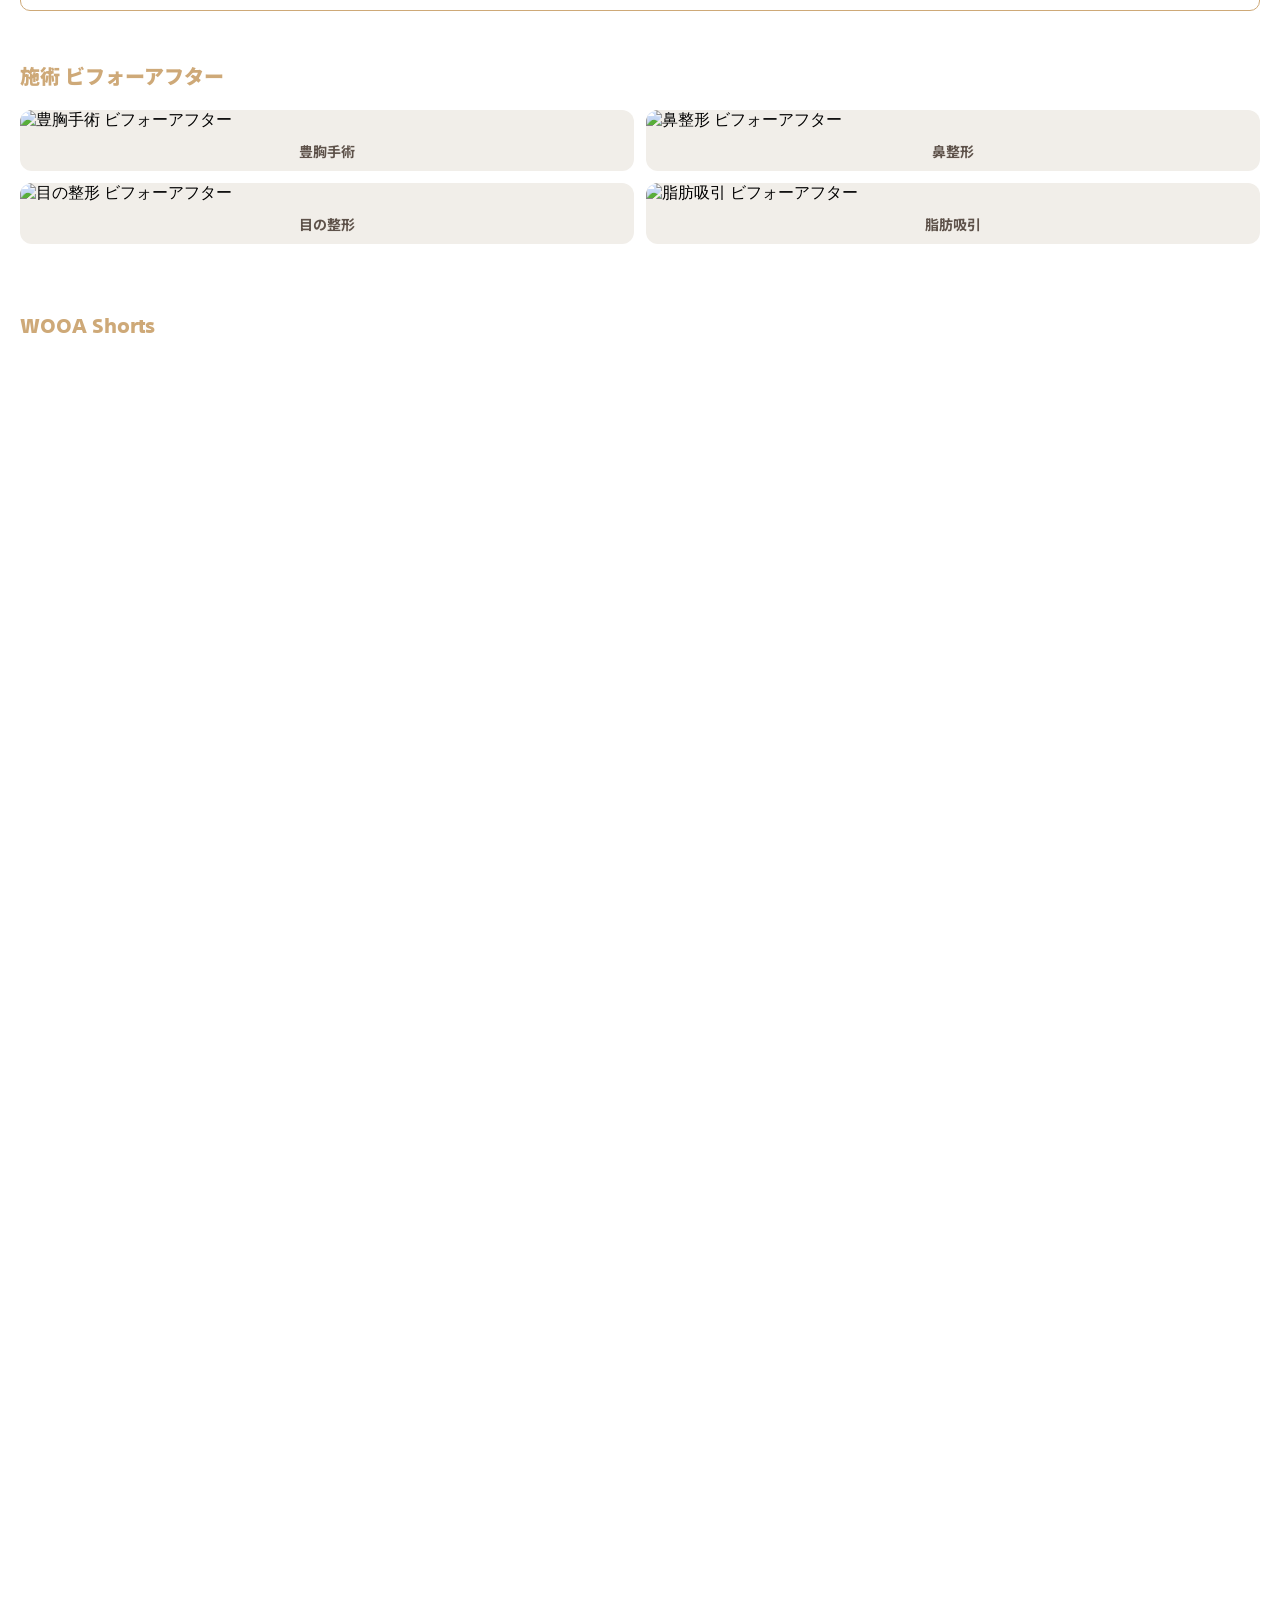
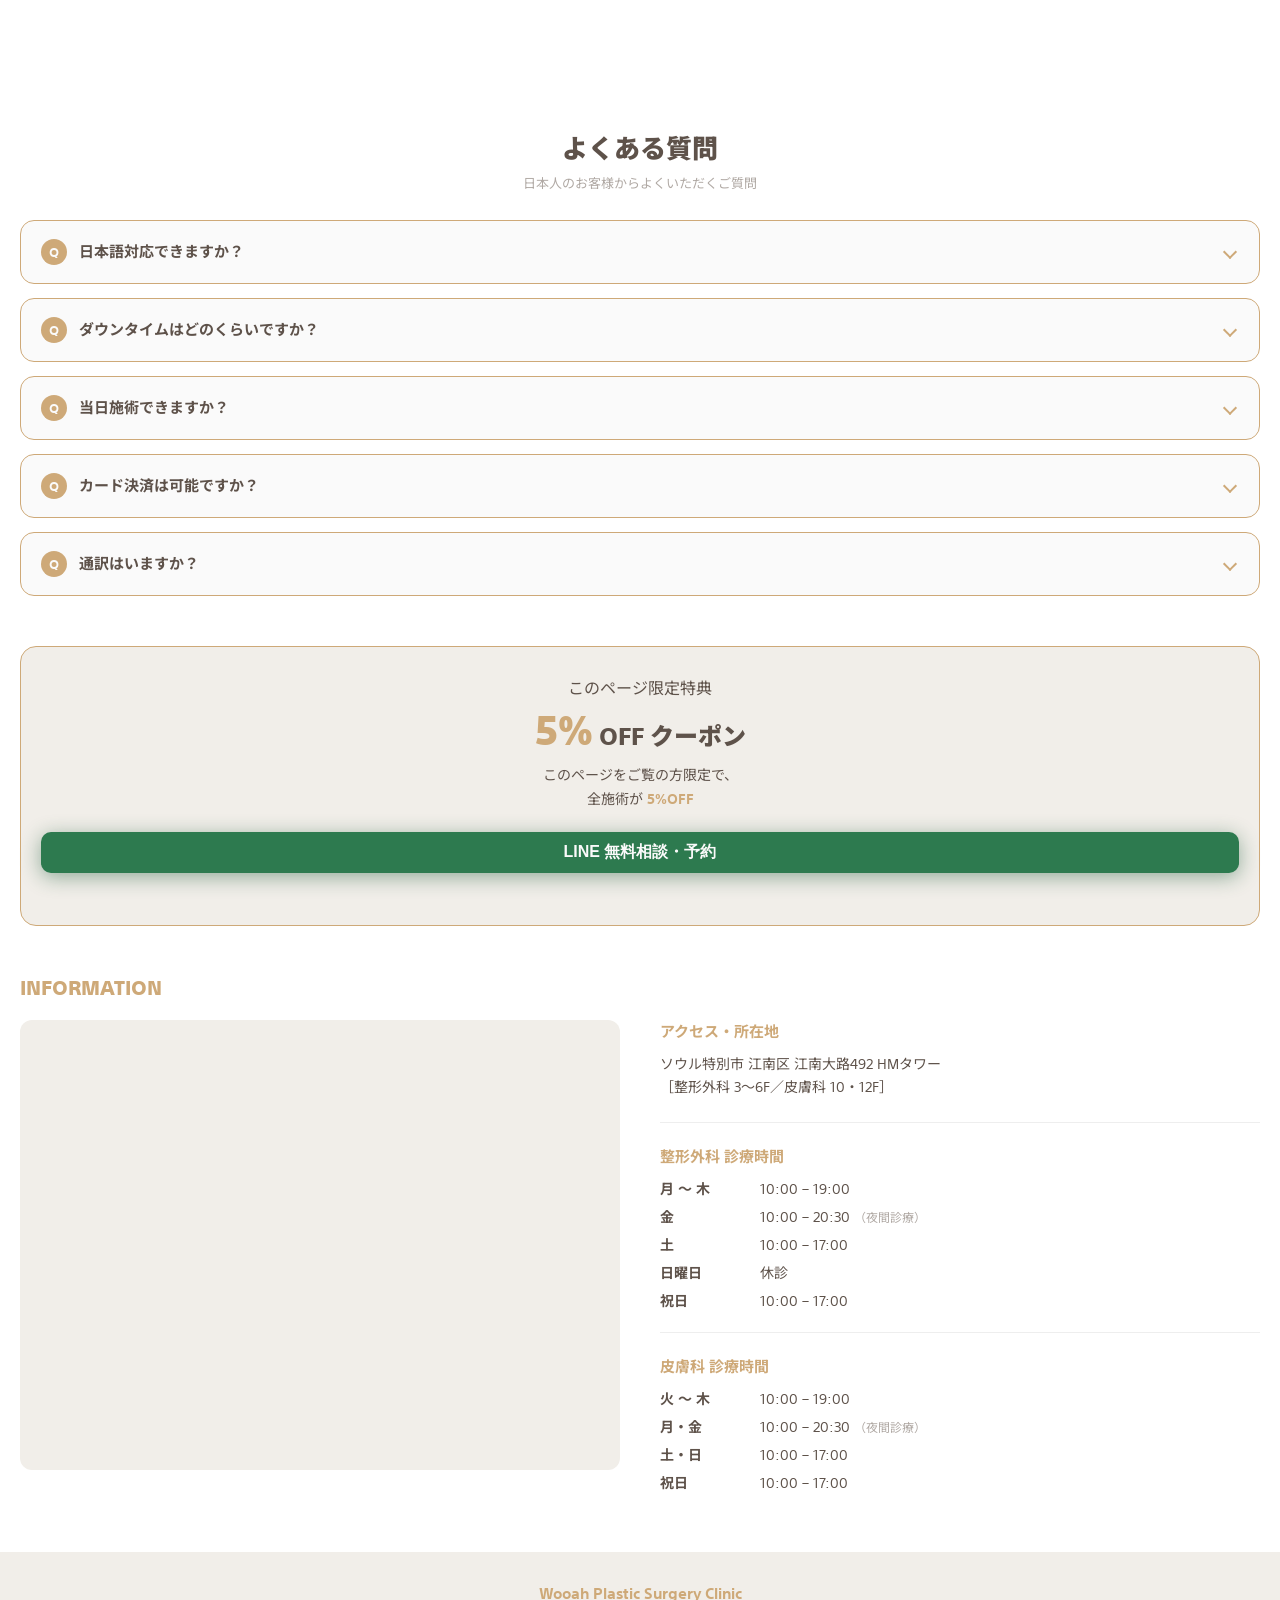
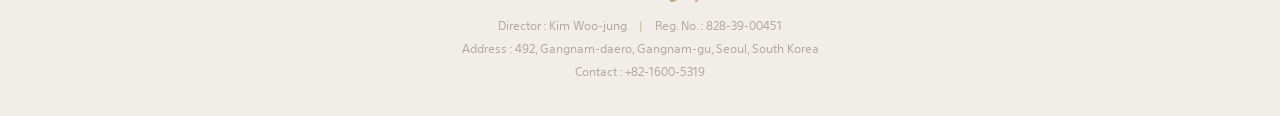
==== commit 75f4bea5: "Add files via upload" ====
--- a/index.html
+++ b/index.html
@@ -208,11 +208,70 @@
         </div>
     </section>
 
+    <section id="faq">
+        <div class="faq_head">
+            <h2 class="faq_title">よくある質問</h2>
+            <p class="faq_sub">日本人のお客様からよくいただくご質問</p>
+        </div>
+        <div class="faq_list">
+            <div class="faq_item">
+                <button class="faq_q" aria-expanded="false">
+                    <span class="faq_mark">Q</span>
+                    <span class="faq_qtext">日本語対応できますか？</span>
+                    <span class="faq_arrow" aria-hidden="true"></span>
+                </button>
+                <div class="faq_a">
+                    <p>専任の日本語対応スタッフが対応いたします。LINEでの事前相談も日本語で承ります。</p>
+                </div>
+            </div>
+            <div class="faq_item">
+                <button class="faq_q" aria-expanded="false">
+                    <span class="faq_mark">Q</span>
+                    <span class="faq_qtext">ダウンタイムはどのくらいですか？</span>
+                    <span class="faq_arrow" aria-hidden="true"></span>
+                </button>
+                <div class="faq_a">
+                    <p>施術内容によって異なります。糸リフトは数日〜1週間程度、二重整形は1〜2週間程度が目安です。詳細はカウンセリング時にご説明します。</p>
+                </div>
+            </div>
+            <div class="faq_item">
+                <button class="faq_q" aria-expanded="false">
+                    <span class="faq_mark">Q</span>
+                    <span class="faq_qtext">当日施術できますか？</span>
+                    <span class="faq_arrow" aria-hidden="true"></span>
+                </button>
+                <div class="faq_a">
+                    <p>事前予約が必要です。渡航前にLINEでご連絡いただければ、スムーズにご対応できます。</p>
+                </div>
+            </div>
+            <div class="faq_item">
+                <button class="faq_q" aria-expanded="false">
+                    <span class="faq_mark">Q</span>
+                    <span class="faq_qtext">カード決済は可能ですか？</span>
+                    <span class="faq_arrow" aria-hidden="true"></span>
+                </button>
+                <div class="faq_a">
+                    <p>はい、クレジットカードでのお支払いが可能です。詳しくはお問い合わせください。</p>
+                </div>
+            </div>
+            <div class="faq_item">
+                <button class="faq_q" aria-expanded="false">
+                    <span class="faq_mark">Q</span>
+                    <span class="faq_qtext">通訳はいますか？</span>
+                    <span class="faq_arrow" aria-hidden="true"></span>
+                </button>
+                <div class="faq_a">
+                    <p>日本語サポートスタッフが在籍しております。安心してご来院ください。</p>
+                </div>
+            </div>
+        </div>
+    </section>
+
     <section id="cta_coupon">
         <div class="cta_card">
             <p class="line">このページ限定特典</p>
             <p class="cta_off"><span class="cta_off_num">5%</span> OFF クーポン</p>
-            <p class="cta_desc">このページをご覧の方限定で、<br>全施術が<strong>5%OFF</strong>
+            <p class="cta_desc">このページをご覧の方限定で、<br>全施術が <strong> 5%OFF</strong>
             <button class="line_btn" style="margin-top: 20px;"><a href="#"><i class="fa-brands fa-line"></i> LINE 無料相談・予約</a></button>
         </div>
     </section>
@@ -256,6 +315,15 @@
             </div>
         </div>
     </section>
+
+    <footer id="footer">
+        <div class="footer_i">
+            <p class="footer_name">Wooah Plastic Surgery Clinic</p>
+            <p class="footer_line">Director : Kim Woo-jung <span class="footer_sep">|</span> Reg. No. : 828-39-00451</p>
+            <p class="footer_line">Address : 492, Gangnam-daero, Gangnam-gu, Seoul, South Korea</p>
+            <p class="footer_line">Contact : +82-1600-5319</p>
+        </div>
+    </footer>
 </body>
 
 </html>
--- a/index.css
+++ b/index.css
@@ -348,6 +348,114 @@
     padding: 0 var(--padding) var(--padding);
 }
 
+/* ===== FAQ / よくある質問 ===== */
+#faq{
+    margin-top: 50px;
+    padding: 0 var(--padding);
+}
+
+.faq_head{
+    text-align: center;
+    margin-bottom: 28px;
+    font-family: 'SST', 'Noto Sans JP', sans-serif;
+}
+
+.faq_title{
+    color: var(--font1);
+    font-weight: 900;
+    font-size: 26px;
+    margin-bottom: 8px;
+}
+
+.faq_sub{
+    color: var(--hover);
+    font-size: 13px;
+    font-weight: 400;
+}
+
+.faq_list{
+    display: flex;
+    flex-direction: column;
+    gap: 14px;
+}
+
+.faq_item{
+    background-color: var(--white);
+    border: 1px solid var(--font2);
+    border-radius: 14px;
+    overflow: hidden;
+    transition: box-shadow .2s ease;
+}
+
+.faq_item.open{
+    box-shadow: 0 6px 24px rgba(206, 169, 120, 0.22);
+}
+
+.faq_q{
+    width: 100%;
+    display: flex;
+    align-items: center;
+    gap: 12px;
+    padding: 18px var(--padding);
+    background: transparent;
+    border: none;
+    cursor: pointer;
+    text-align: left;
+    font-family: 'SST', 'Noto Sans JP', sans-serif;
+}
+
+.faq_mark{
+    flex-shrink: 0;
+    width: 26px;
+    height: 26px;
+    border-radius: 50%;
+    background-color: var(--font2);
+    color: var(--white);
+    font-size: 13px;
+    font-weight: 700;
+    display: flex;
+    align-items: center;
+    justify-content: center;
+}
+
+.faq_qtext{
+    flex: 1;
+    color: var(--font1);
+    font-size: 15px;
+    font-weight: 700;
+    line-height: 1.5;
+}
+
+.faq_arrow{
+    flex-shrink: 0;
+    width: 10px;
+    height: 10px;
+    border-right: 2px solid var(--font2);
+    border-bottom: 2px solid var(--font2);
+    transform: rotate(45deg);
+    transition: transform .25s ease;
+    margin-right: 4px;
+}
+
+.faq_item.open .faq_arrow{
+    transform: rotate(-135deg);
+}
+
+.faq_a{
+    max-height: 0;
+    overflow: hidden;
+    transition: max-height .3s ease;
+}
+
+.faq_a p{
+    padding: 0 var(--padding) 18px calc(var(--padding) + 38px);
+    color: var(--font1);
+    font-size: 14px;
+    font-weight: 400;
+    line-height: 1.8;
+    font-family: 'SST', 'Noto Sans JP', sans-serif;
+}
+
 /* ===== CTA / 5%割引クーポン ===== */
 #cta_coupon{
     margin-top: 50px;
@@ -505,3 +613,35 @@
         margin-top: 0;
     }
 }
+
+/* ===== FOOTER ===== */
+#footer{
+    margin-top: 50px;
+    background-color: var(--ink1);
+    padding: 32px var(--padding);
+}
+
+.footer_i{
+    text-align: center;
+    font-family: 'SST', 'Noto Sans JP', sans-serif;
+    color: var(--font1);
+}
+
+.footer_name{
+    font-size: 15px;
+    font-weight: 700;
+    color: var(--font2);
+    margin-bottom: 12px;
+}
+
+.footer_line{
+    font-size: 12px;
+    font-weight: 400;
+    line-height: 1.9;
+    color: var(--hover);
+}
+
+.footer_sep{
+    margin: 0 8px;
+    color: var(--font2);
+}
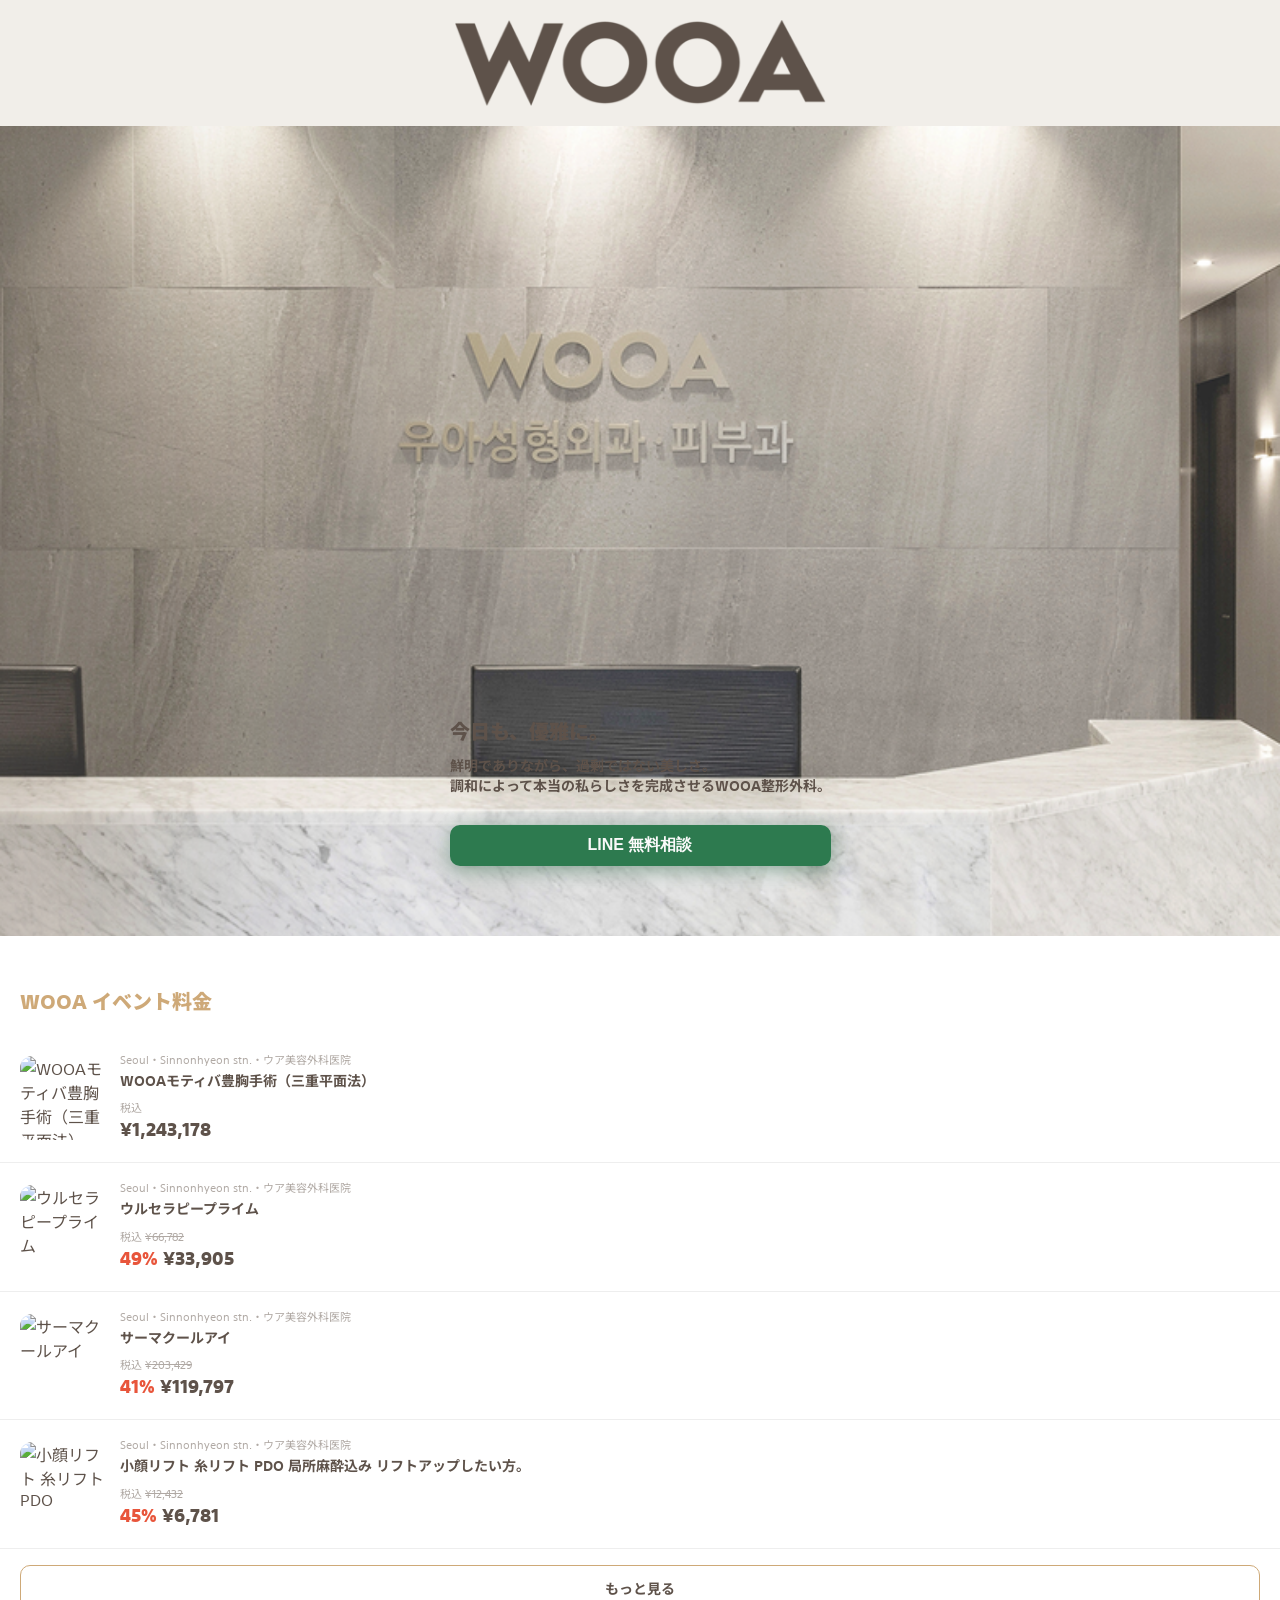
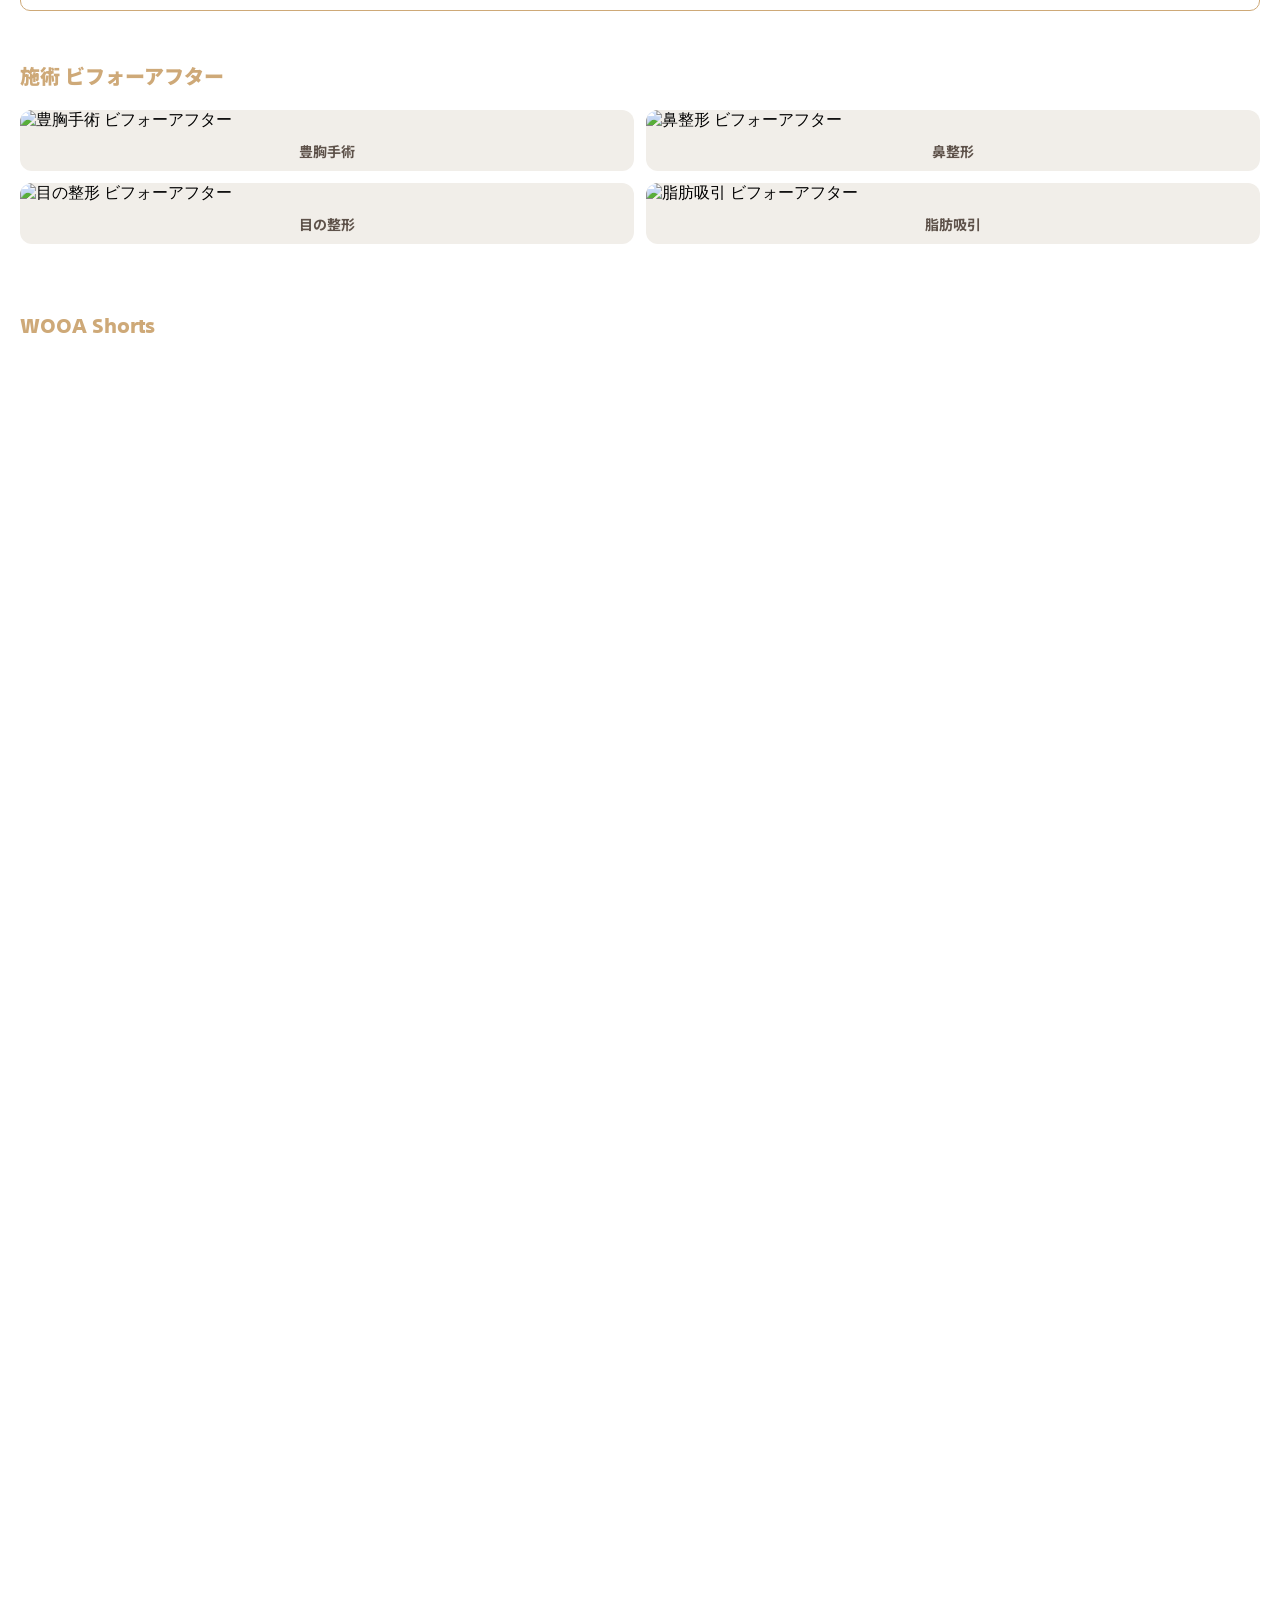
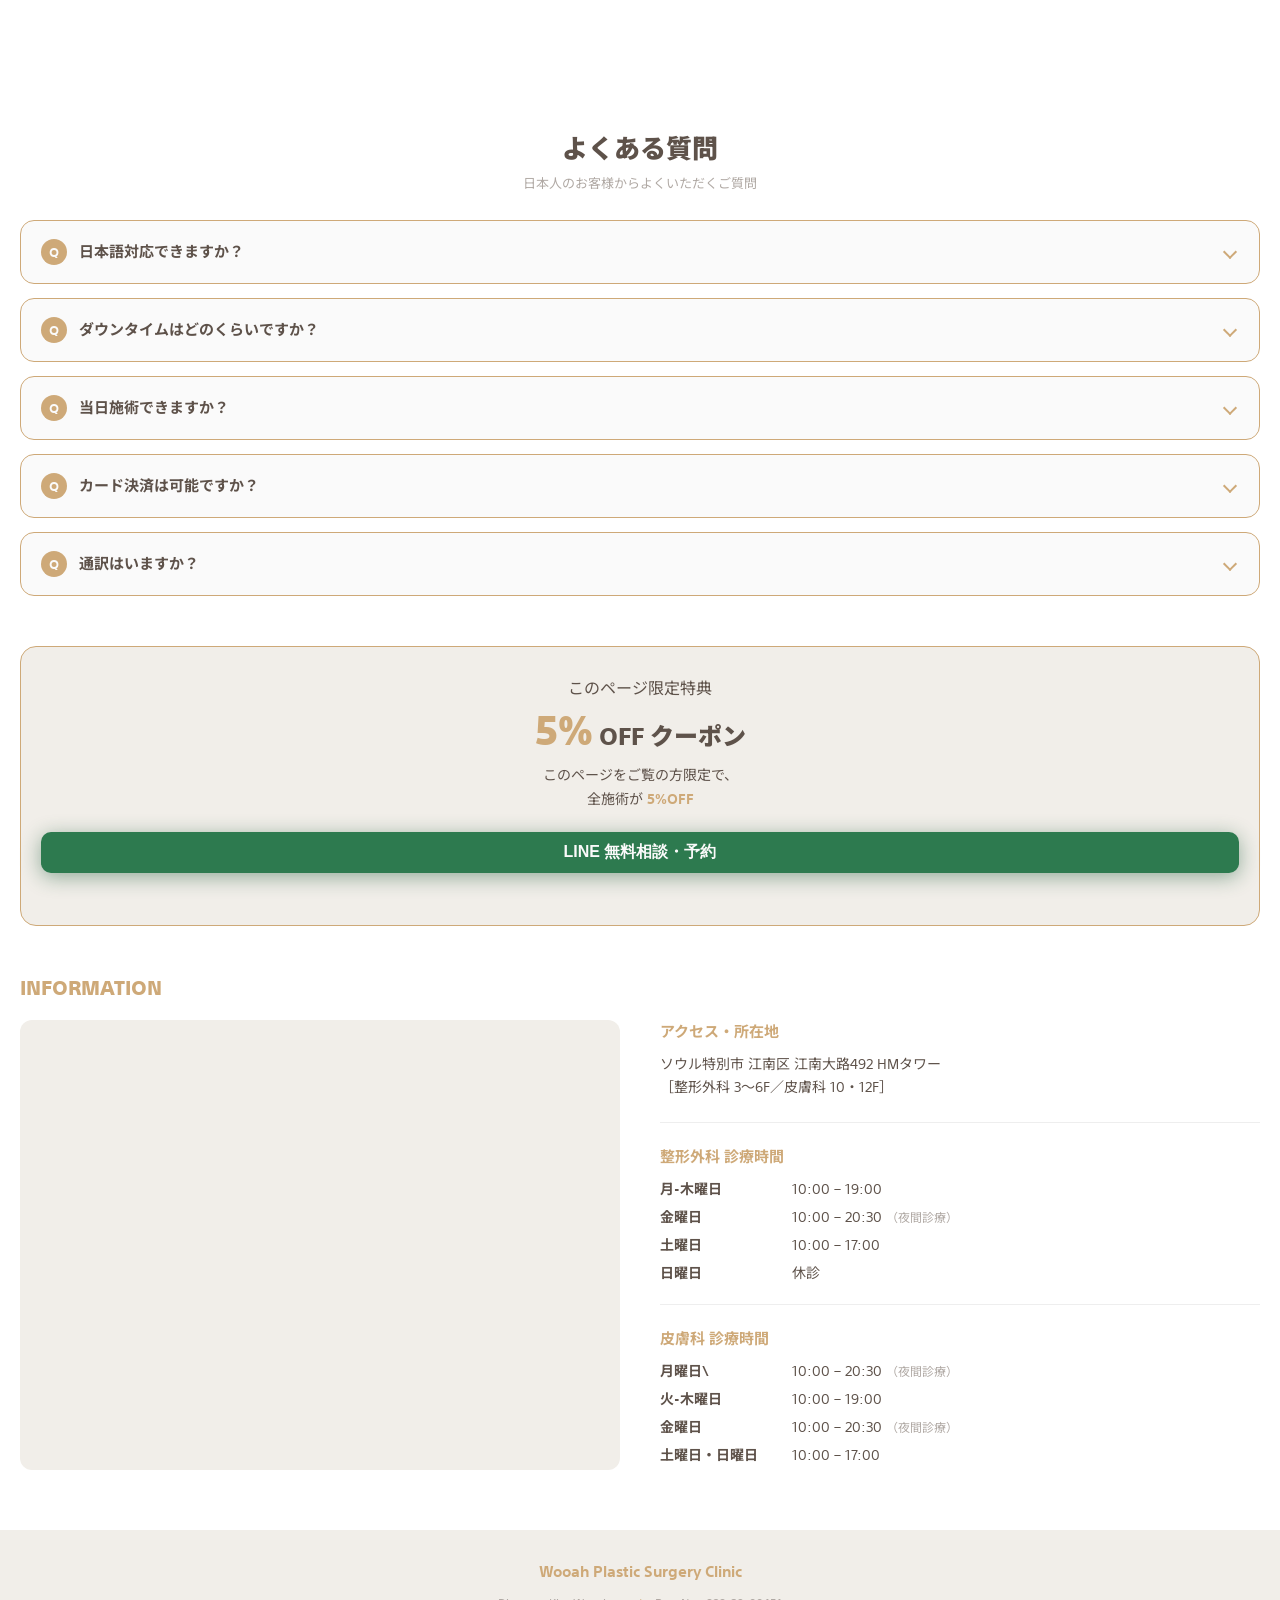
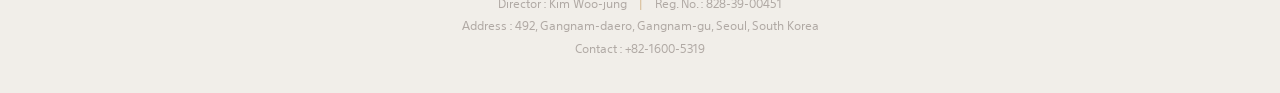
==== commit 34a0cdcd: "Add files via upload" ====
--- a/index.html
+++ b/index.html
@@ -295,21 +295,20 @@
                 <div class="info_block">
                     <h3 class="info_label">整形外科 診療時間</h3>
                     <dl class="info_hours">
-                        <div class="info_row"><dt>月 〜 木</dt><dd>10:00 – 19:00</dd></div>
-                        <div class="info_row"><dt>金</dt><dd>10:00 – 20:30 <span>（夜間診療）</span></dd></div>
-                        <div class="info_row"><dt>土</dt><dd>10:00 – 17:00</dd></div>
+                        <div class="info_row"><dt>月-木曜日</dt><dd>10:00 – 19:00</dd></div>
+                        <div class="info_row"><dt>金曜日</dt><dd>10:00 – 20:30 <span>（夜間診療）</span></dd></div>
+                        <div class="info_row"><dt>土曜日</dt><dd>10:00 – 17:00</dd></div>
                         <div class="info_row"><dt>日曜日</dt><dd>休診</dd></div>
-                        <div class="info_row"><dt>祝日</dt><dd>10:00 – 17:00</dd></div>
                     </dl>
                 </div>
 
                 <div class="info_block">
                     <h3 class="info_label">皮膚科 診療時間</h3>
                     <dl class="info_hours">
-                        <div class="info_row"><dt>火 〜 木</dt><dd>10:00 – 19:00</dd></div>
-                        <div class="info_row"><dt>月・金</dt><dd>10:00 – 20:30 <span>（夜間診療）</span></dd></div>
-                        <div class="info_row"><dt>土・日</dt><dd>10:00 – 17:00</dd></div>
-                        <div class="info_row"><dt>祝日</dt><dd>10:00 – 17:00</dd></div>
+                        <div class="info_row"><dt>月曜日\</dt><dd>10:00 – 20:30 <span>（夜間診療）</span></dd></div>
+                        <div class="info_row"><dt>火-木曜日</dt><dd>10:00 – 19:00</dd></div>
+                        <div class="info_row"><dt>金曜日</dt><dd>10:00 – 20:30 <span>（夜間診療）</span></dd></div>
+                        <div class="info_row"><dt>土曜日・日曜日</dt><dd>10:00 – 17:00</dd></div>
                     </dl>
                 </div>
             </div>
--- a/index.css
+++ b/index.css
@@ -582,7 +582,7 @@
 }
 
 .info_row dt{
-    flex: 0 0 88px;
+    flex: 0 0 120px;
     font-weight: 700;
 }
 
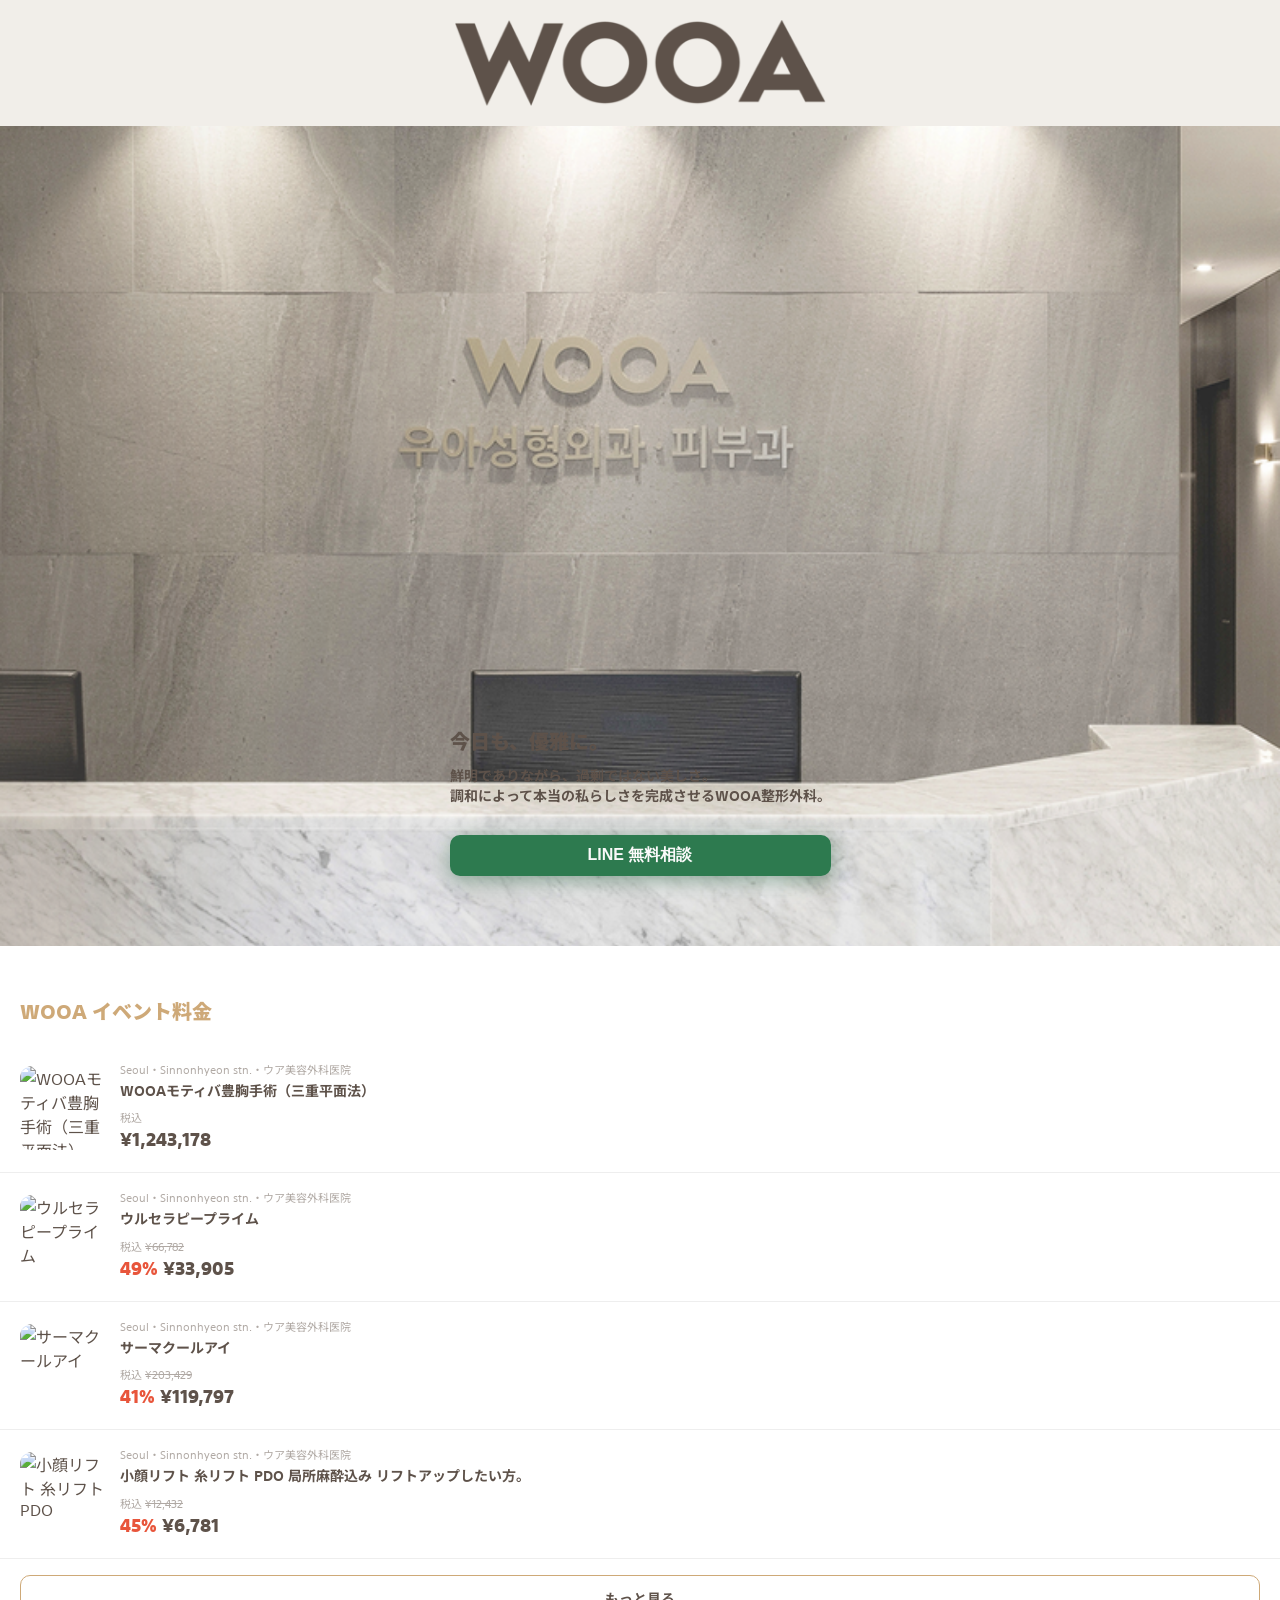
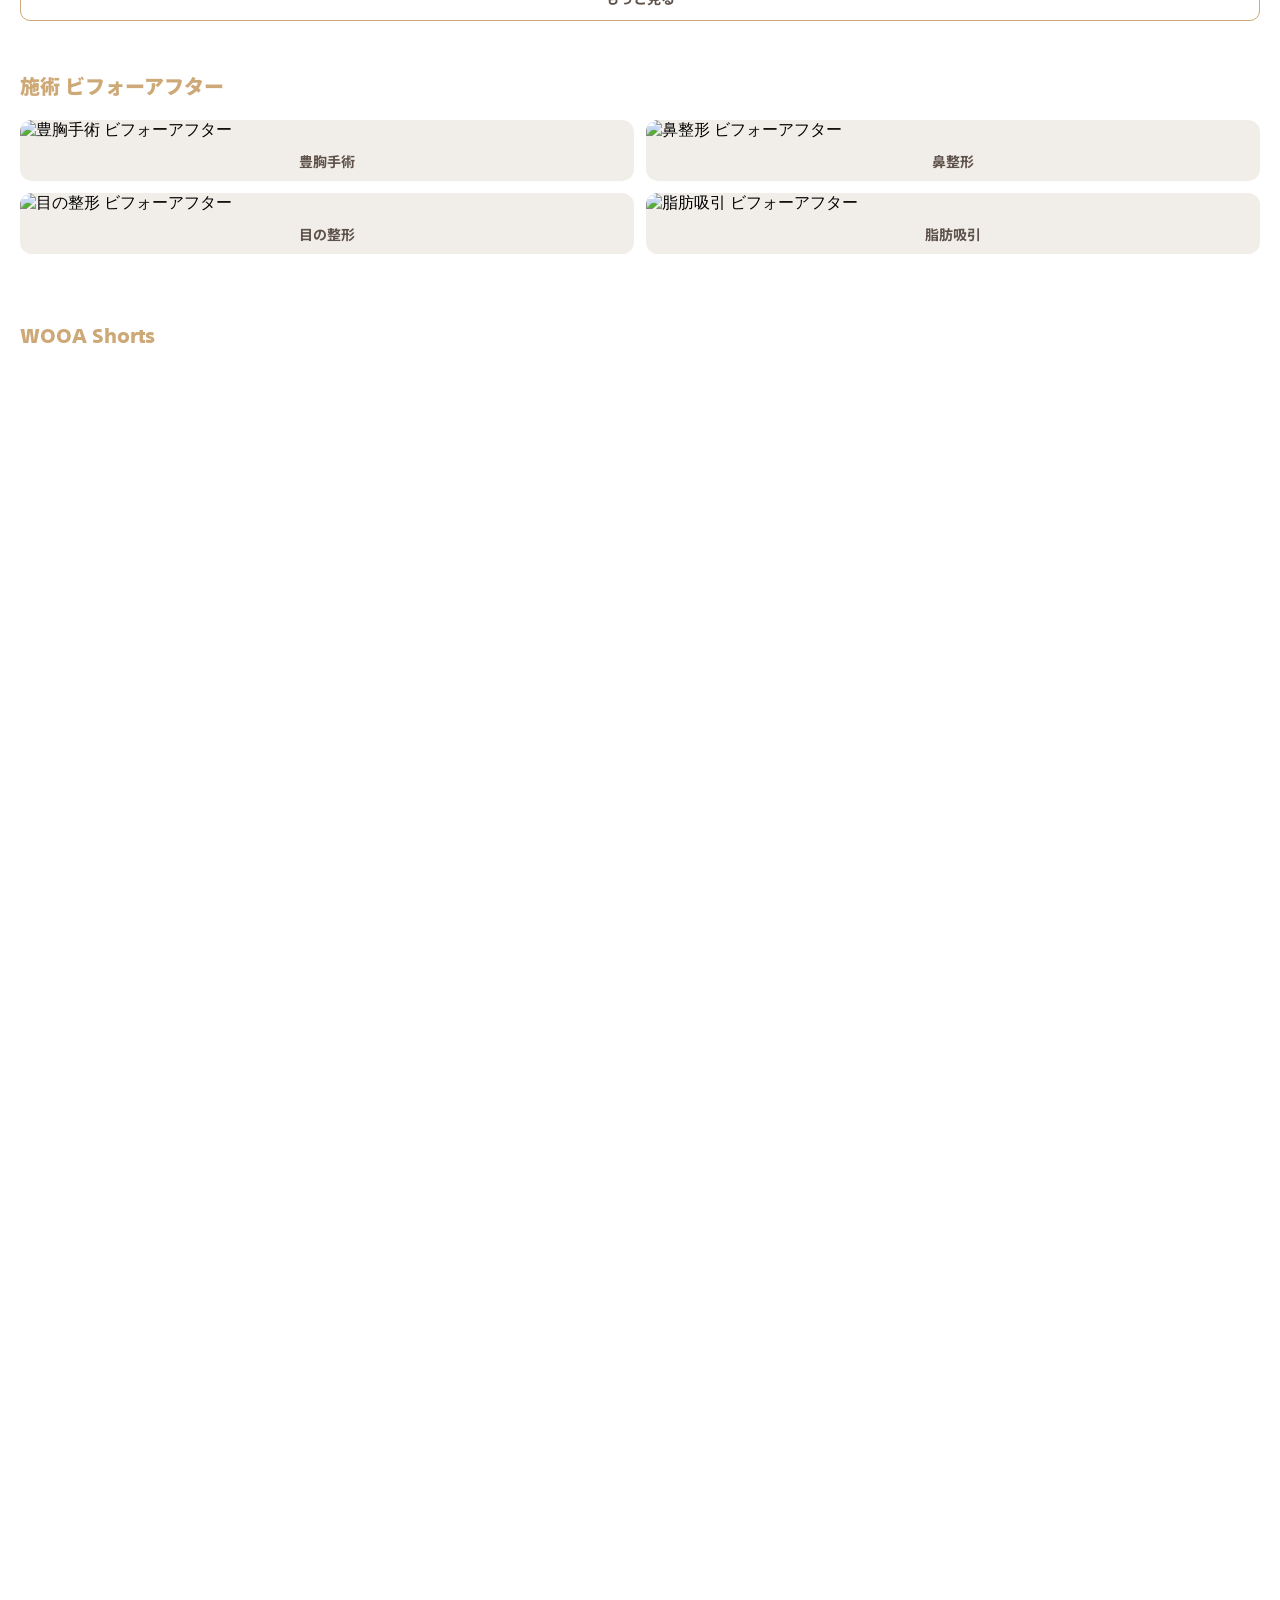
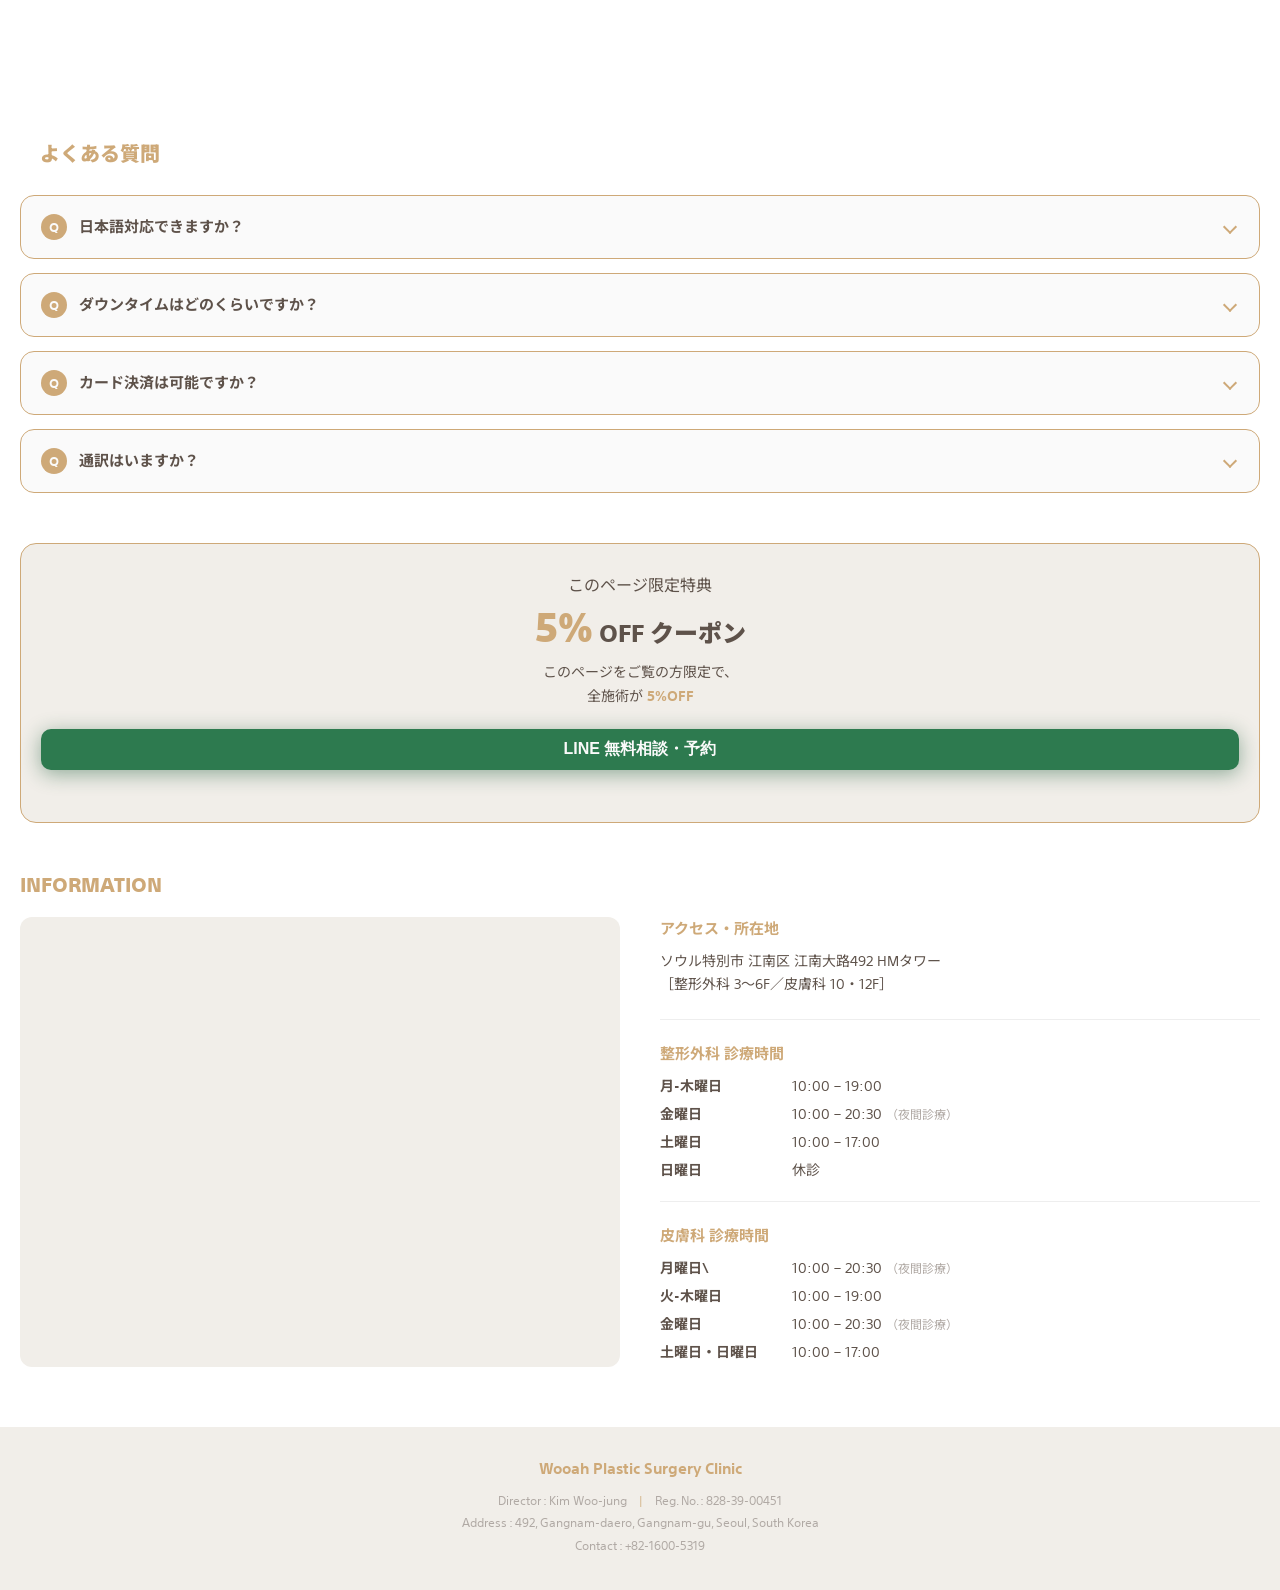
==== commit d406ef99: "Add files via upload" ====
--- a/index.html
+++ b/index.html
@@ -210,8 +210,7 @@
 
     <section id="faq">
         <div class="faq_head">
-            <h2 class="faq_title">よくある質問</h2>
-            <p class="faq_sub">日本人のお客様からよくいただくご質問</p>
+            <h2 class="section_title">よくある質問</h2>
         </div>
         <div class="faq_list">
             <div class="faq_item">
@@ -237,16 +236,6 @@
             <div class="faq_item">
                 <button class="faq_q" aria-expanded="false">
                     <span class="faq_mark">Q</span>
-                    <span class="faq_qtext">当日施術できますか？</span>
-                    <span class="faq_arrow" aria-hidden="true"></span>
-                </button>
-                <div class="faq_a">
-                    <p>事前予約が必要です。渡航前にLINEでご連絡いただければ、スムーズにご対応できます。</p>
-                </div>
-            </div>
-            <div class="faq_item">
-                <button class="faq_q" aria-expanded="false">
-                    <span class="faq_mark">Q</span>
                     <span class="faq_qtext">カード決済は可能ですか？</span>
                     <span class="faq_arrow" aria-hidden="true"></span>
                 </button>
--- a/index.css
+++ b/index.css
@@ -89,7 +89,7 @@
     background-position: center;
     background-repeat: no-repeat;
     background-size: cover;
-    height: calc(100vh - 90px);
+    height: calc(100vh - 80px);
     padding: var(--padding);
     display: flex;
     align-items: end;
@@ -355,22 +355,8 @@
 }
 
 .faq_head{
-    text-align: center;
     margin-bottom: 28px;
     font-family: 'SST', 'Noto Sans JP', sans-serif;
-}
-
-.faq_title{
-    color: var(--font1);
-    font-weight: 900;
-    font-size: 26px;
-    margin-bottom: 8px;
-}
-
-.faq_sub{
-    color: var(--hover);
-    font-size: 13px;
-    font-weight: 400;
 }
 
 .faq_list{
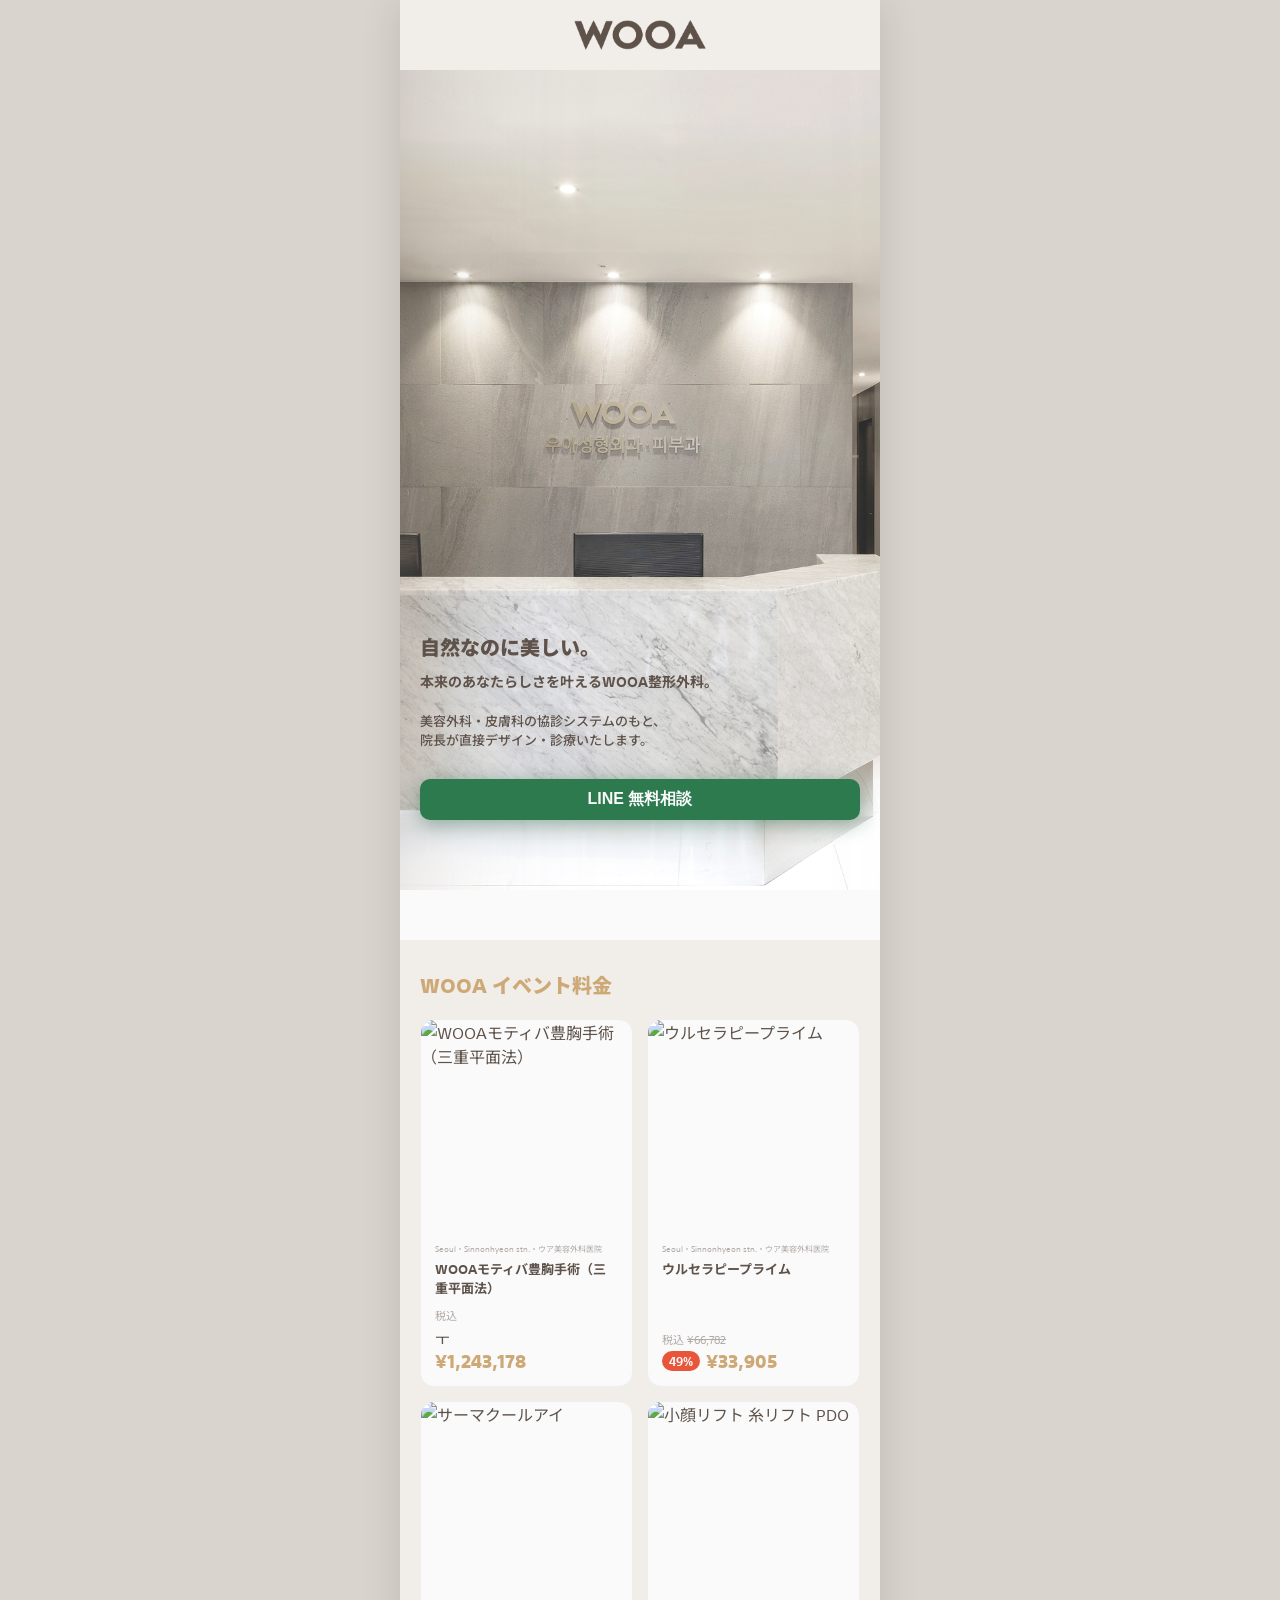
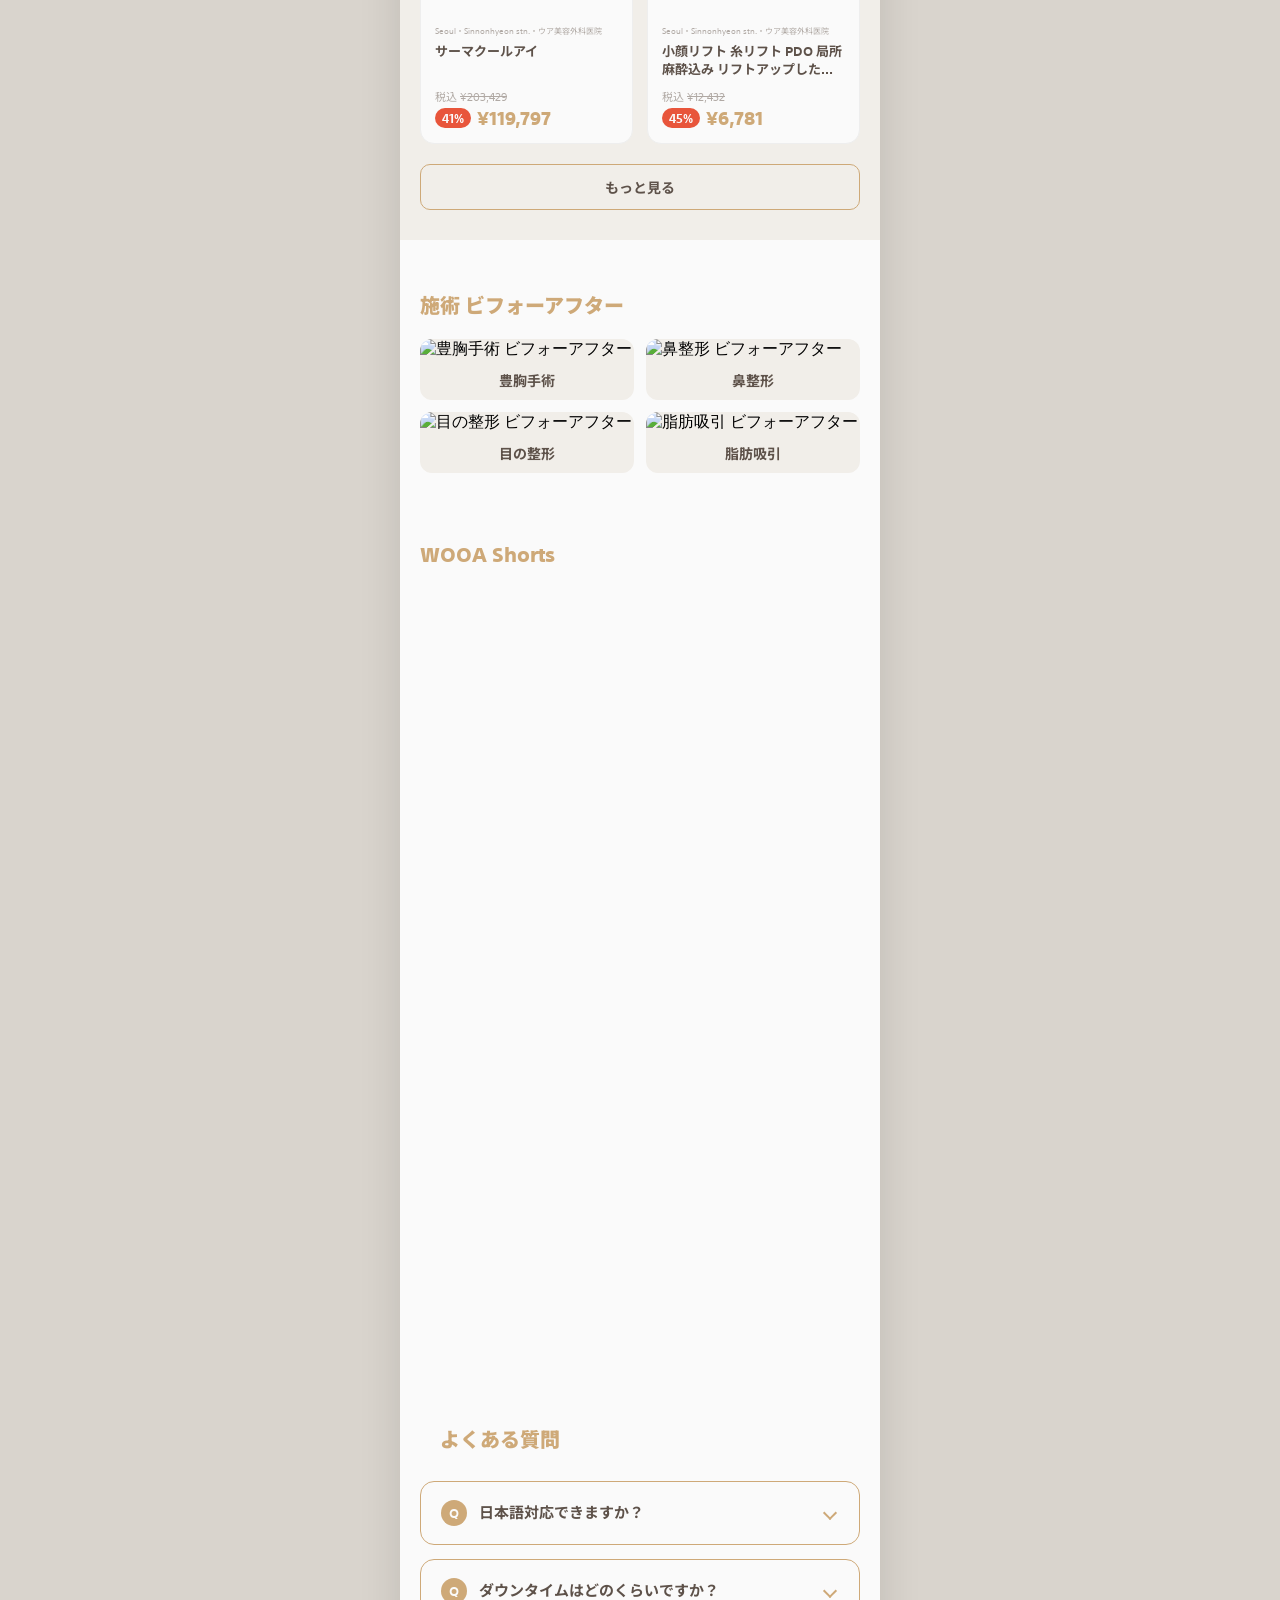
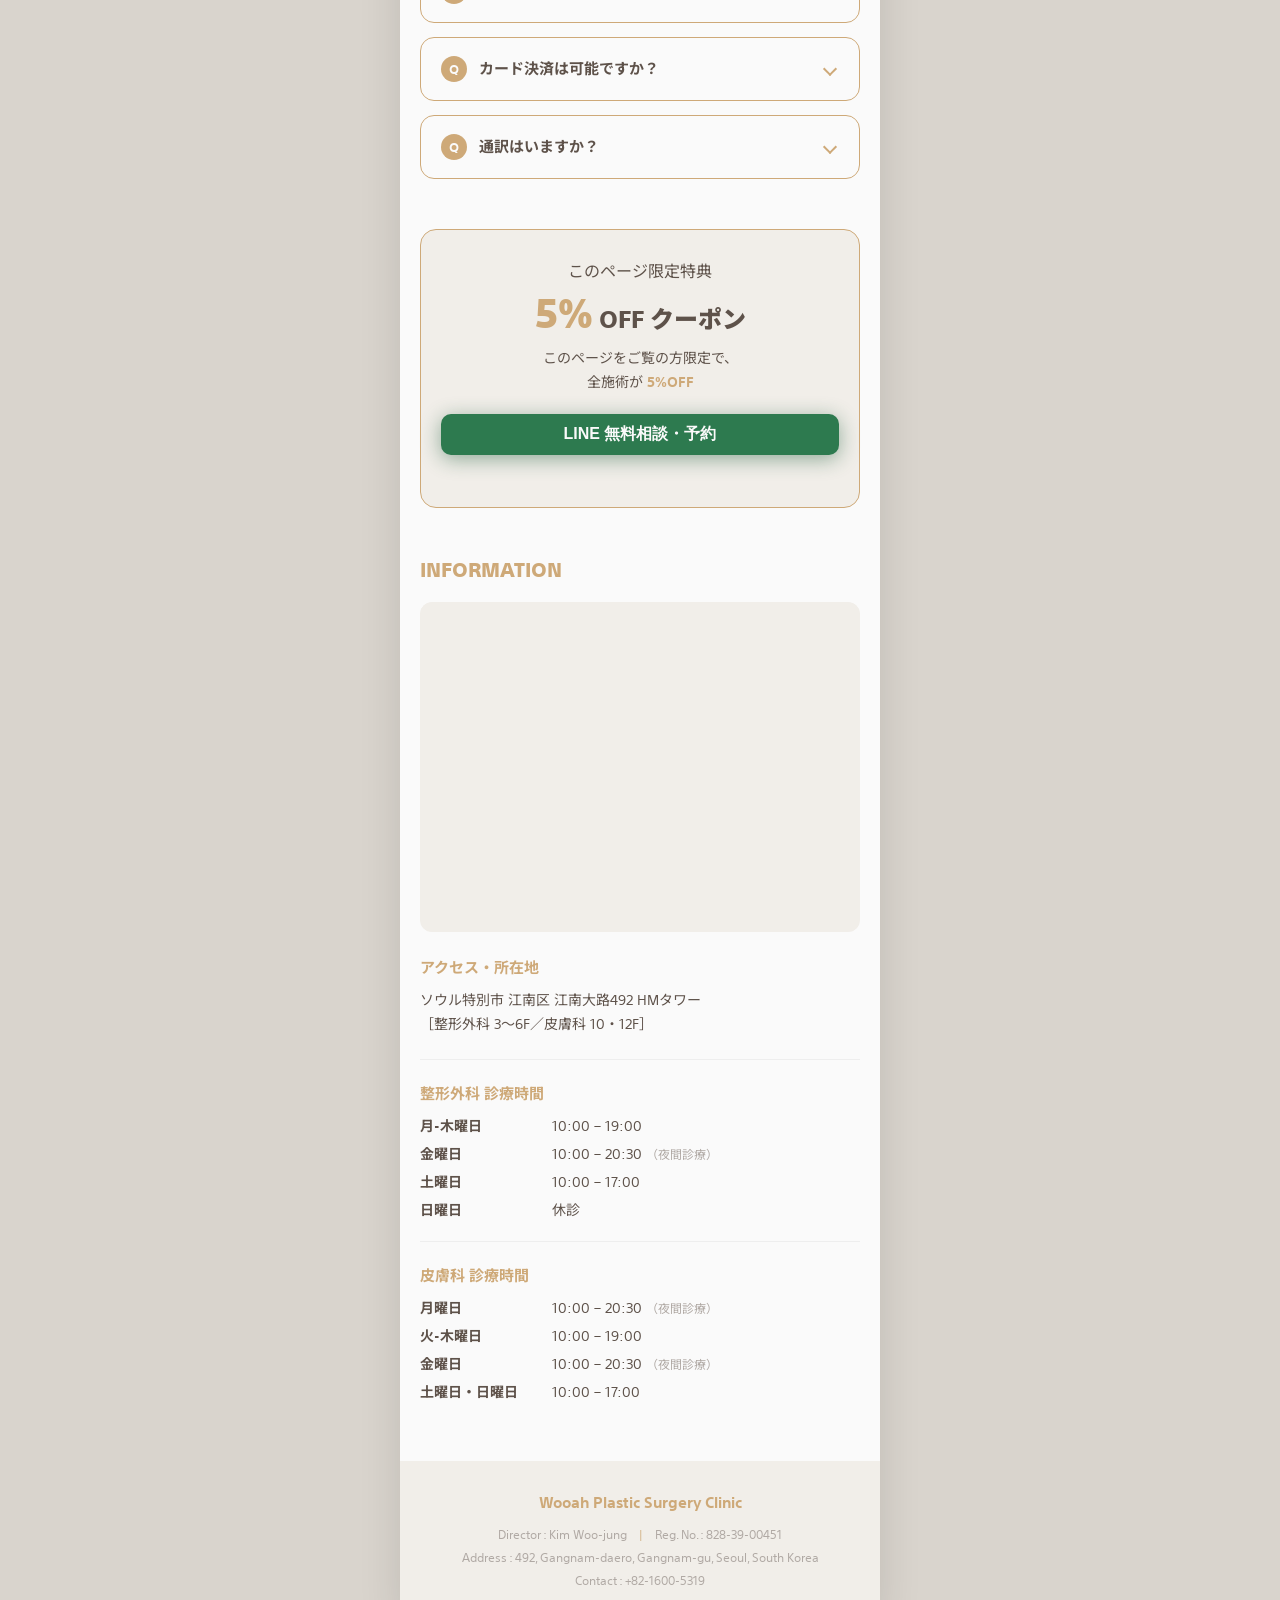
==== commit 0e8732b2: "Add files via upload" ====
--- a/index.html
+++ b/index.html
@@ -9,6 +9,7 @@
     <link href="https://fonts.googleapis.com/css2?family=Noto+Sans+JP:wght@300;400;500;700;900&display=swap"
         rel="stylesheet">
     <link rel="stylesheet" href="./index.css">
+    <link rel="icon" href="./img/wooafavidon.png">
     <script src="https://kit.fontawesome.com/2eb47fcd7e.js" crossorigin="anonymous"></script>
     <script src="./index.js" defer></script>
     <title>WOOA</title>
@@ -22,11 +23,11 @@
     </header>
     <section id="hero_intro">
         <div class="element_wrap">
-            <h2>今日も、優雅に。</h2>
+            <h2>自然なのに美しい。</h2>
             <h3>
-                鮮明でありながら、過剰ではない美しさ。<br>
-                調和によって本当の私らしさを完成させるWOOA整形外科。
+                本来のあなたらしさを叶えるWOOA整形外科。
             </h3>
+            <h4>美容外科・皮膚科の協診システムのもと、<br>院長が直接デザイン・診療いたします。</h4>
             <button class="line_btn" style="margin-bottom: 50px;"><a href="#"><i class="fa-brands fa-line"></i> LINE 無料相談</a></button>
         </div>
     </section>
@@ -38,7 +39,7 @@
                 <div class="event_info">
                     <p class="event_meta">Seoul・Sinnonhyeon stn.・ウア美容外科医院</p>
                     <h3 class="event_name">WOOAモティバ豊胸手術（三重平面法）</h3>
-                    <p class="event_tax">税込</p>
+                    <p class="event_tax">税込</p>ㅜ
                     <p class="event_price"><span class="now">¥1,243,178</span></p>
                 </div>
             </a>
@@ -294,7 +295,7 @@
                 <div class="info_block">
                     <h3 class="info_label">皮膚科 診療時間</h3>
                     <dl class="info_hours">
-                        <div class="info_row"><dt>月曜日\</dt><dd>10:00 – 20:30 <span>（夜間診療）</span></dd></div>
+                        <div class="info_row"><dt>月曜日</dt><dd>10:00 – 20:30 <span>（夜間診療）</span></dd></div>
                         <div class="info_row"><dt>火-木曜日</dt><dd>10:00 – 19:00</dd></div>
                         <div class="info_row"><dt>金曜日</dt><dd>10:00 – 20:30 <span>（夜間診療）</span></dd></div>
                         <div class="info_row"><dt>土曜日・日曜日</dt><dd>10:00 – 17:00</dd></div>
--- a/index.css
+++ b/index.css
@@ -71,6 +71,18 @@
     overflow-x: hidden;
 }
 
+html {
+    background-color: #d9d4cd;
+}
+
+body {
+    max-width: 480px;
+    margin: 0 auto;
+    background-color: var(--white);
+    box-shadow: 0 0 40px rgba(0, 0, 0, 0.12);
+    min-height: 100vh;
+}
+
 img{
     width: 30%;
     margin: 0 auto;
@@ -93,12 +105,11 @@
     padding: var(--padding);
     display: flex;
     align-items: end;
-    justify-content: center;
 }
 
 #hero_intro .element_wrap{
-    color: var(--font1);
-    
+    width: 100%;
+    color: var(--font1);
 }
 
 .element_wrap>h2{
@@ -112,6 +123,13 @@
     font-family: 'SST', 'Noto Sans JP', sans-serif;
     font-weight: 700;
     font-size: 14px;
+    margin-bottom: 20px;
+}
+
+.element_wrap>h4{
+    font-family: 'SST', 'Noto Sans JP', sans-serif;
+    font-weight: 500;
+    font-size: 13px;
     margin-bottom: 30px;
 }
 
@@ -137,6 +155,9 @@
 
 #procedure_type{
     margin-top: 50px;
+    padding-top: 30px;
+    padding-bottom: 30px;
+    background-color: var(--ink1);
 }
 
 #BA{
@@ -154,8 +175,10 @@
 }
 
 .event_grid{
-    display: flex;
-    flex-direction: column;
+    display: grid;
+    grid-template-columns: repeat(2, 1fr);
+    gap: 14px;
+    padding: 0 var(--padding);
 }
 
 .event_card.is-hidden{
@@ -165,7 +188,7 @@
 .event_more{
     display: block;
     width: calc(100% - var(--padding) * 2);
-    margin: 16px var(--padding) 0;
+    margin: 20px var(--padding) 0;
     padding: 12px 0;
     cursor: pointer;
     background-color: transparent;
@@ -184,23 +207,25 @@
 
 .event_card{
     display: flex;
-    align-items: center;
-    gap: 16px;
-    padding: 16px var(--padding);
-    border-bottom: 1px solid #eee;
-    color: var(--font1);
-    font-family: 'SST', 'Noto Sans JP', sans-serif;
+    flex-direction: column;
+    background-color: var(--white);
+    border: 1px solid #eee;
+    border-radius: 14px;
+    overflow: hidden;
+    color: var(--font1);
+    font-family: 'SST', 'Noto Sans JP', sans-serif;
+    transition: transform .15s ease, box-shadow .15s ease;
 }
 
 .event_card:hover{
-    background-color: var(--ink1);
+    transform: translateY(-3px);
+    box-shadow: 0 8px 24px rgba(94, 82, 74, 0.15);
 }
 
 .event_thumb{
-    flex: 0 0 84px;
-    width: 84px;
-    height: 84px;
-    border-radius: 12px;
+    position: relative;
+    width: 100%;
+    aspect-ratio: 1 / 1;
     overflow: hidden;
 }
 
@@ -209,30 +234,45 @@
     height: 100%;
     margin: 0;
     object-fit: cover;
+    transition: transform .3s ease;
+}
+
+.event_card:hover .event_thumb img{
+    transform: scale(1.06);
 }
 
 .event_info{
     flex: 1;
     min-width: 0;
+    display: flex;
+    flex-direction: column;
+    padding: 12px 14px 14px;
 }
 
 .event_meta{
-    font-size: 11px;
+    font-size: 8px;
     color: var(--hover);
     margin-bottom: 4px;
 }
 
 .event_name{
-    font-size: 14px;
+    font-size: 13px;
     font-weight: 700;
     line-height: 1.4;
-    margin-bottom: 8px;
+    margin-bottom: 10px;
+    /* 2行で省略 */
+    display: -webkit-box;
+    -webkit-line-clamp: 2;
+    line-clamp: 2;
+    -webkit-box-orient: vertical;
+    overflow: hidden;
 }
 
 .event_tax{
     font-size: 11px;
     color: var(--hover);
     margin-bottom: 2px;
+    margin-top: auto;
 }
 
 .event_tax .origin{
@@ -240,13 +280,25 @@
 }
 
 .event_price{
+    display: flex;
+    align-items: baseline;
+    gap: 6px;
     font-size: 18px;
     font-weight: 900;
-    margin-bottom: 6px;
+}
+
+.event_price .now{
+    color: var(--font2);
 }
 
 .event_price .off{
-    color: #e8553b;
+    color: var(--white);
+    background-color: #e8553b;
+    font-size: 12px;
+    font-weight: 700;
+    padding: 2px 7px;
+    border-radius: 999px;
+    align-self: center;
 }
 
 .ba_grid{
@@ -280,7 +332,7 @@
 }
 
 .lightbox{
-    display: none;
+    display: flex;
     position: fixed;
     inset: 0;
     z-index: 1000;
@@ -288,10 +340,14 @@
     align-items: center;
     justify-content: center;
     padding: var(--padding);
+    opacity: 0;
+    visibility: hidden;
+    transition: opacity .35s ease, visibility .35s ease;
 }
 
 .lightbox.open{
-    display: flex;
+    opacity: 1;
+    visibility: visible;
 }
 
 .lightbox_img{
@@ -302,6 +358,10 @@
     margin: 0;
     object-fit: contain;
     border-radius: 8px;
+}
+
+.lightbox.qr-mode .lightbox_img{
+    cursor: pointer;
 }
 
 .lightbox_close{
@@ -582,24 +642,6 @@
     font-size: 12px;
 }
 
-/* 画面が広いときは地図と情報を横並びに */
-@media (min-width: 768px){
-    .info_wrap{
-        display: flex;
-        gap: 40px;
-        align-items: flex-start;
-    }
-
-    .info_map{
-        flex: 1 1 50%;
-    }
-
-    .info_detail{
-        flex: 1 1 50%;
-        margin-top: 0;
-    }
-}
-
 /* ===== FOOTER ===== */
 #footer{
     margin-top: 50px;
